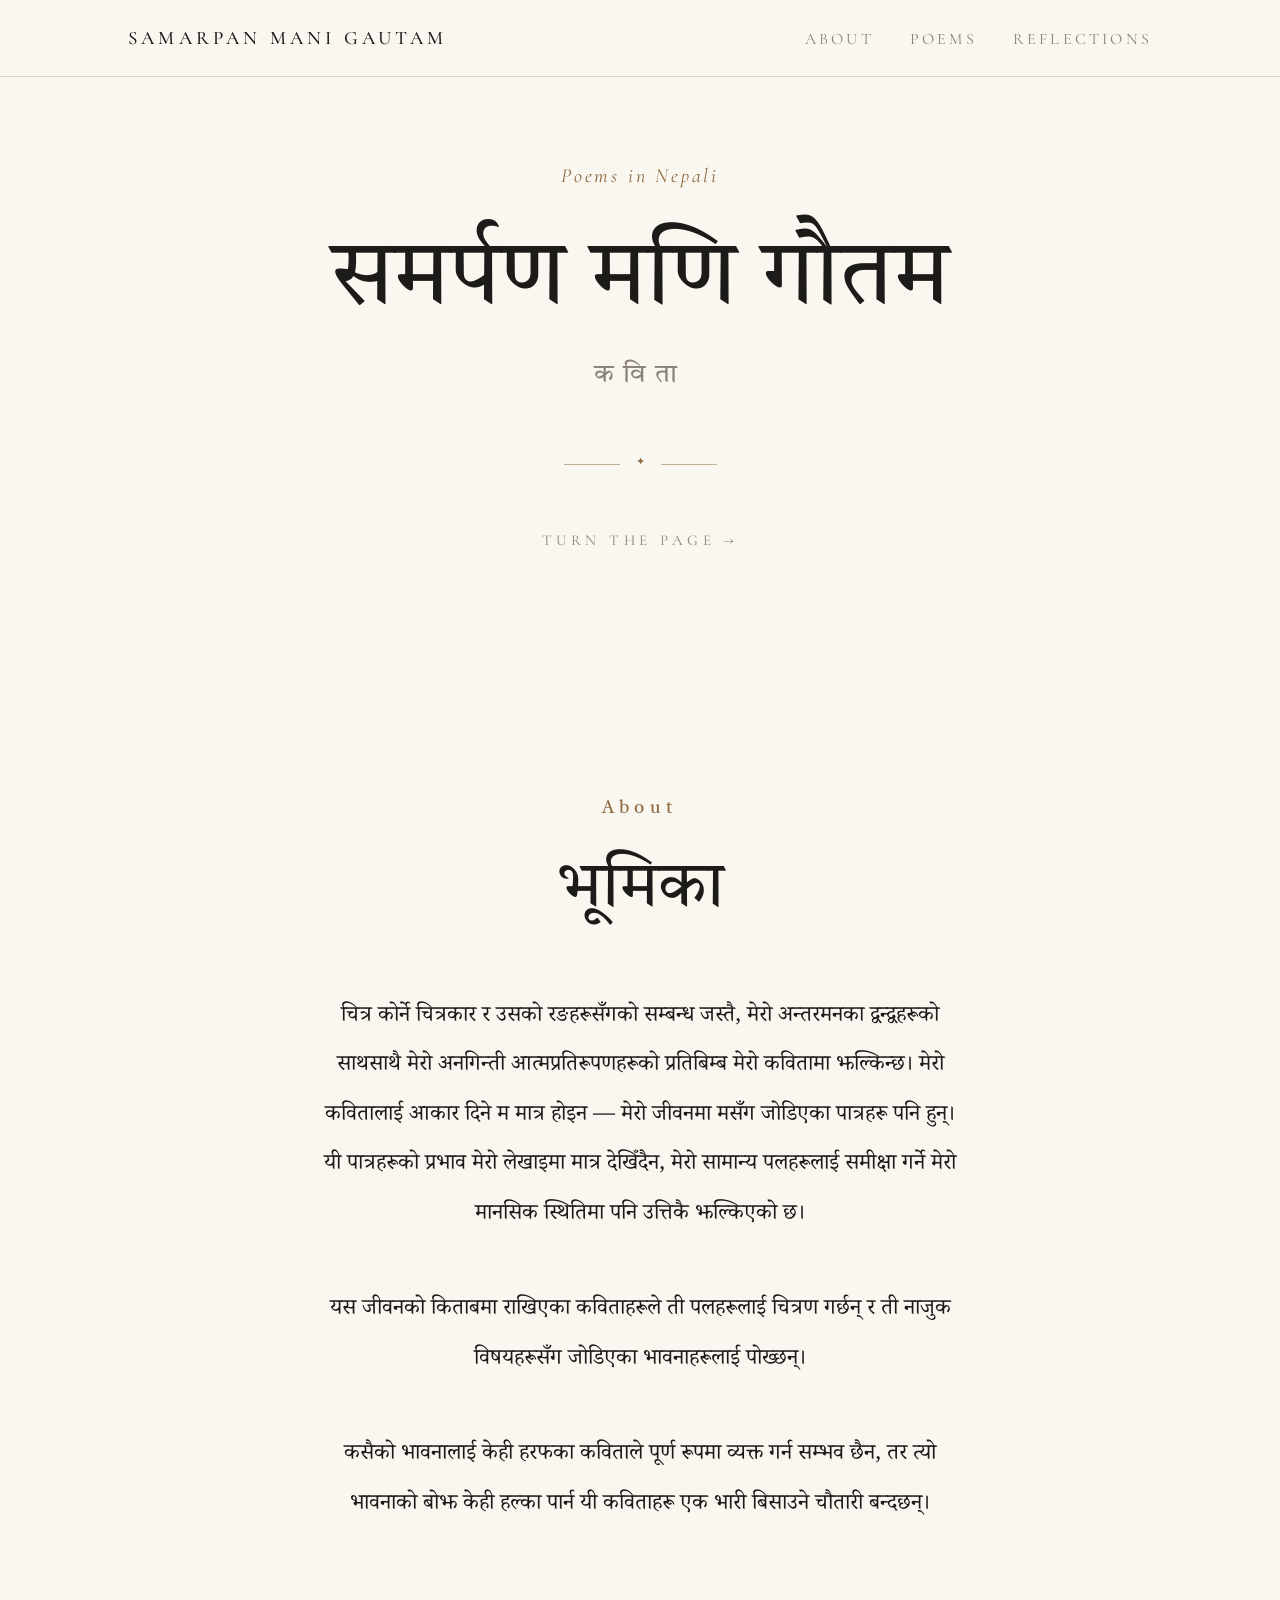
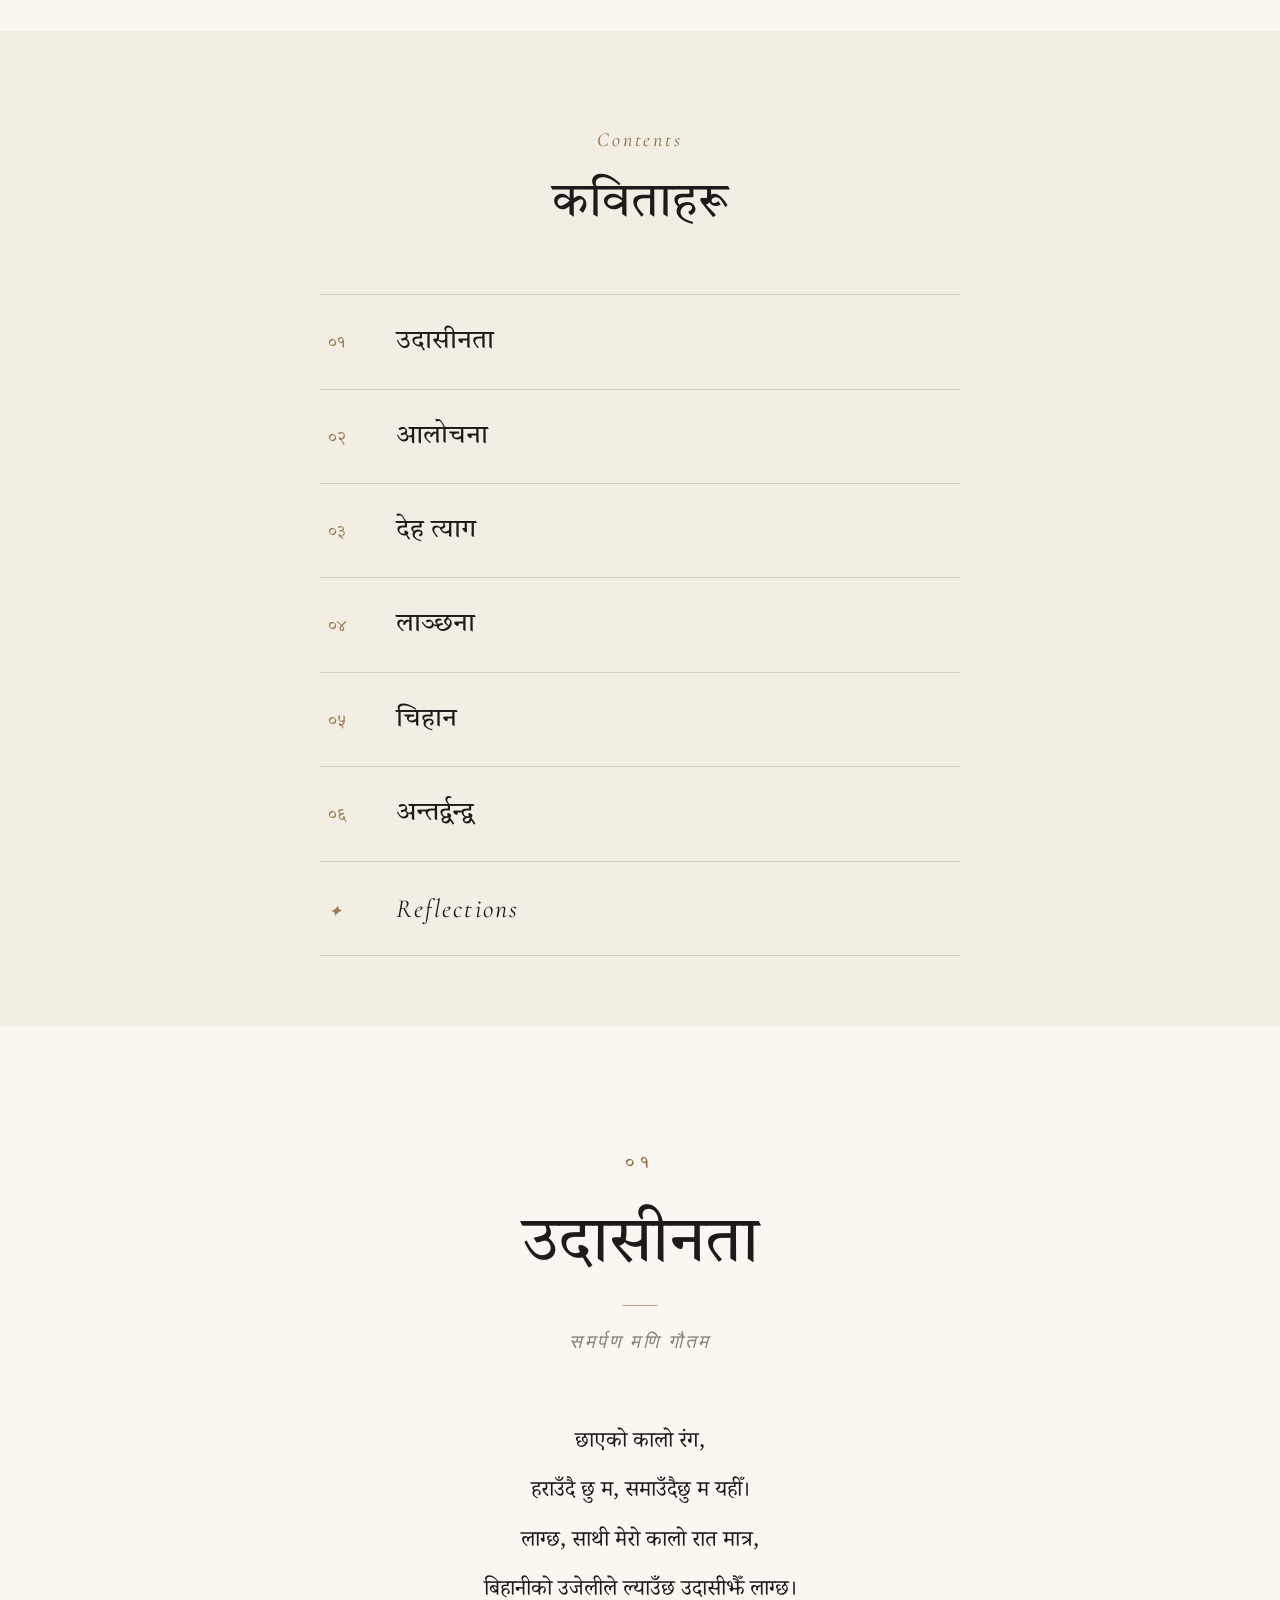
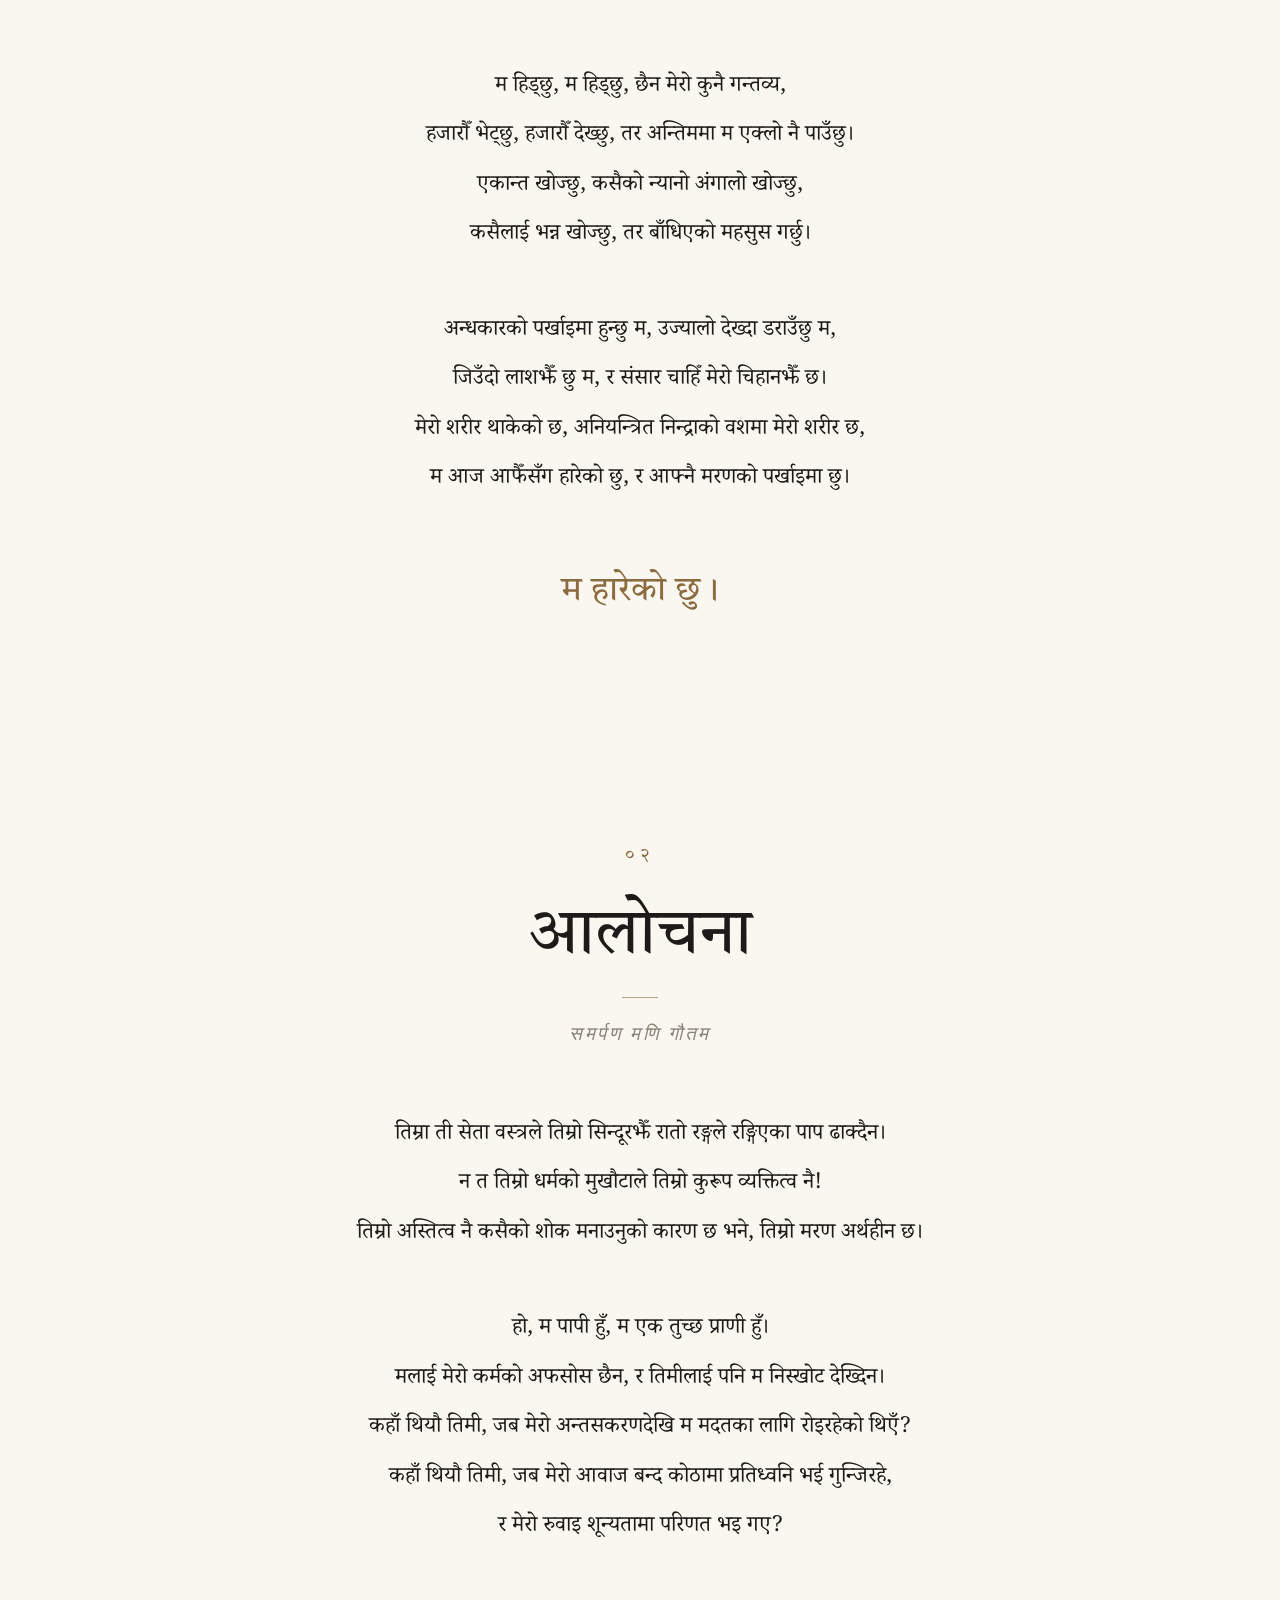
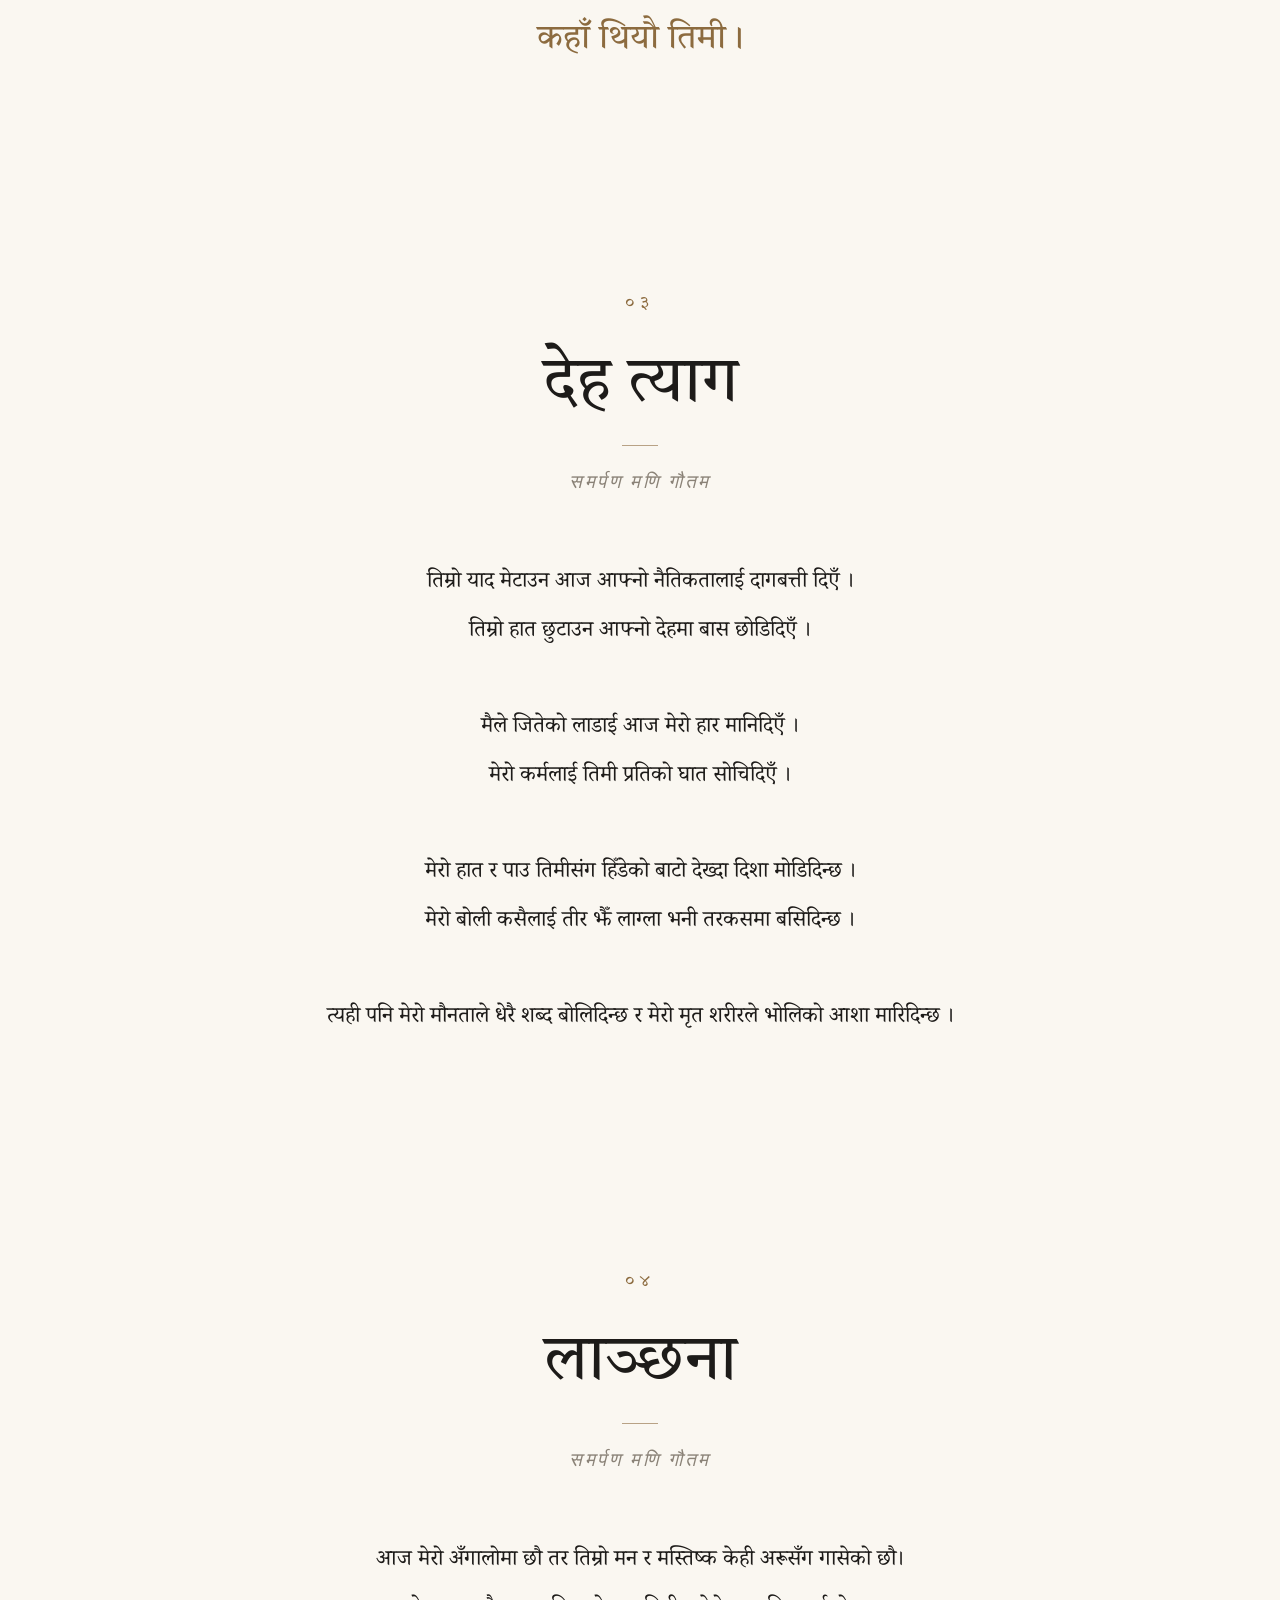
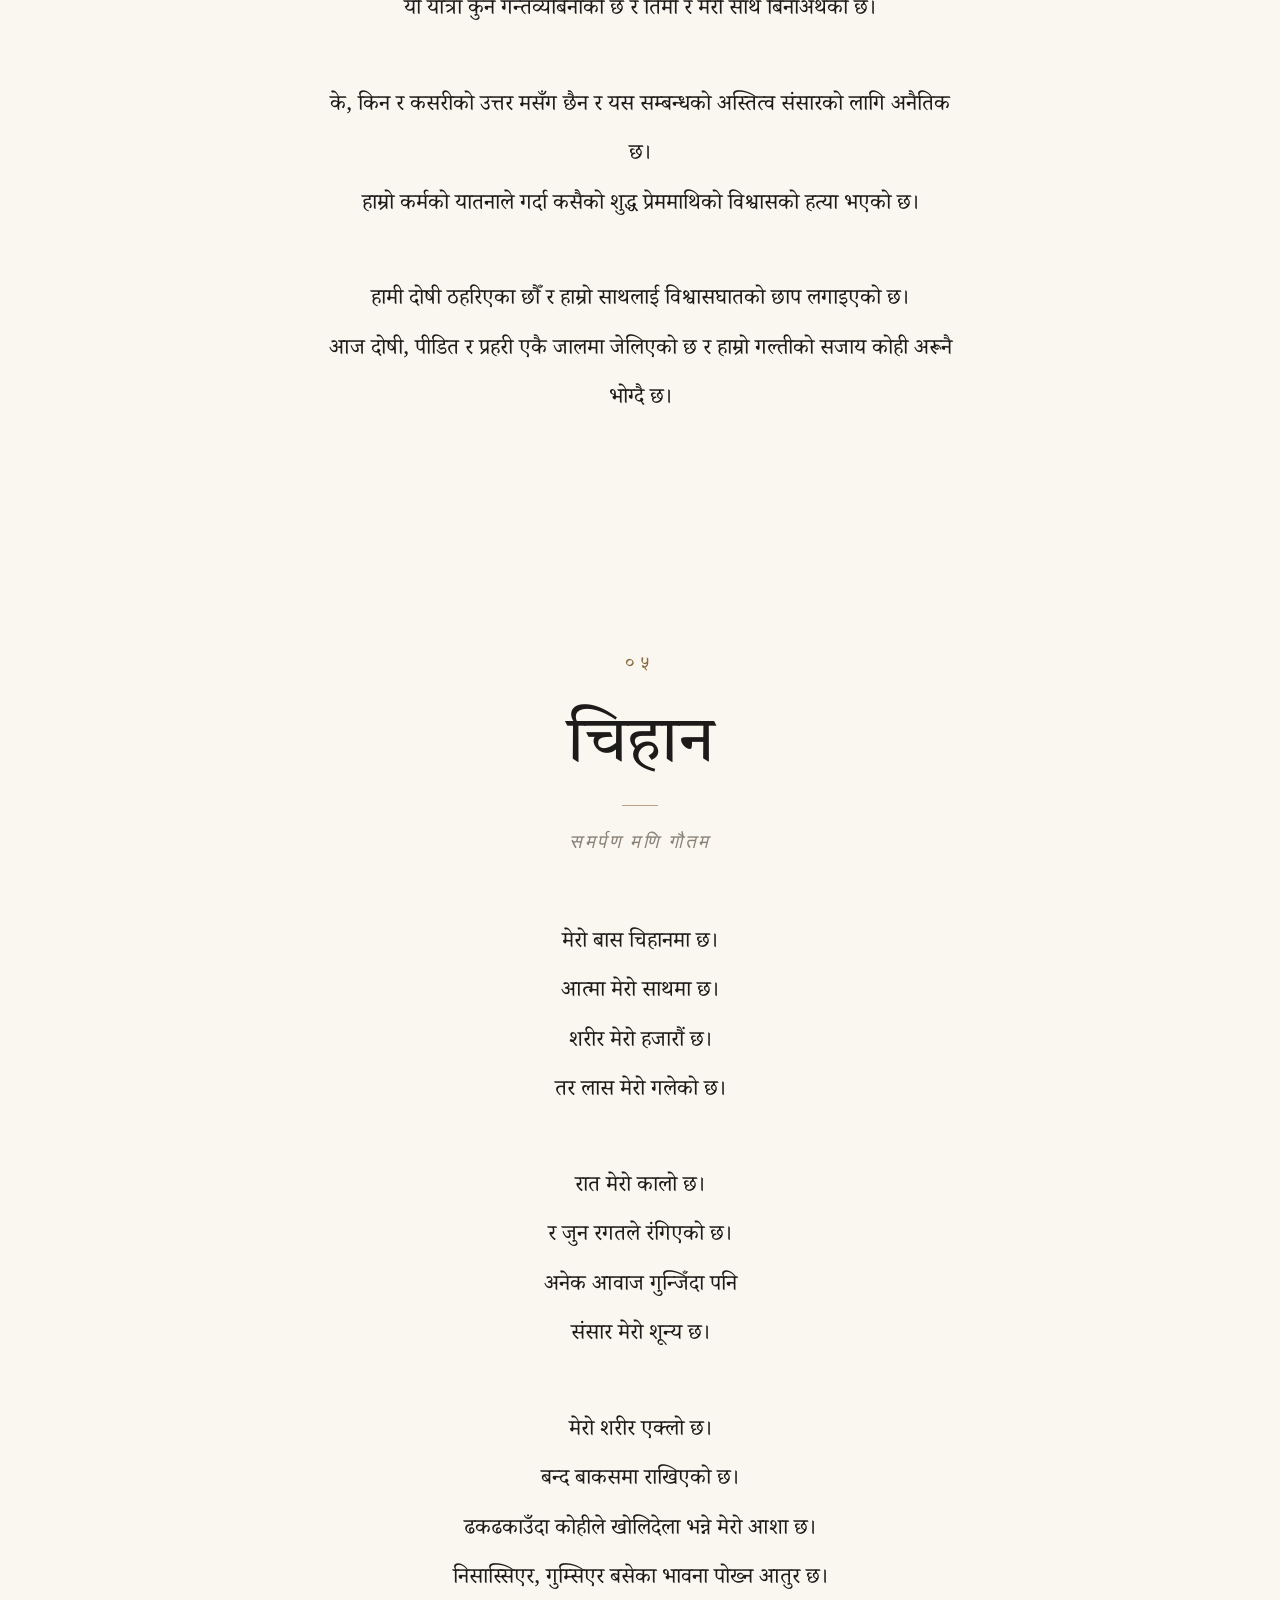
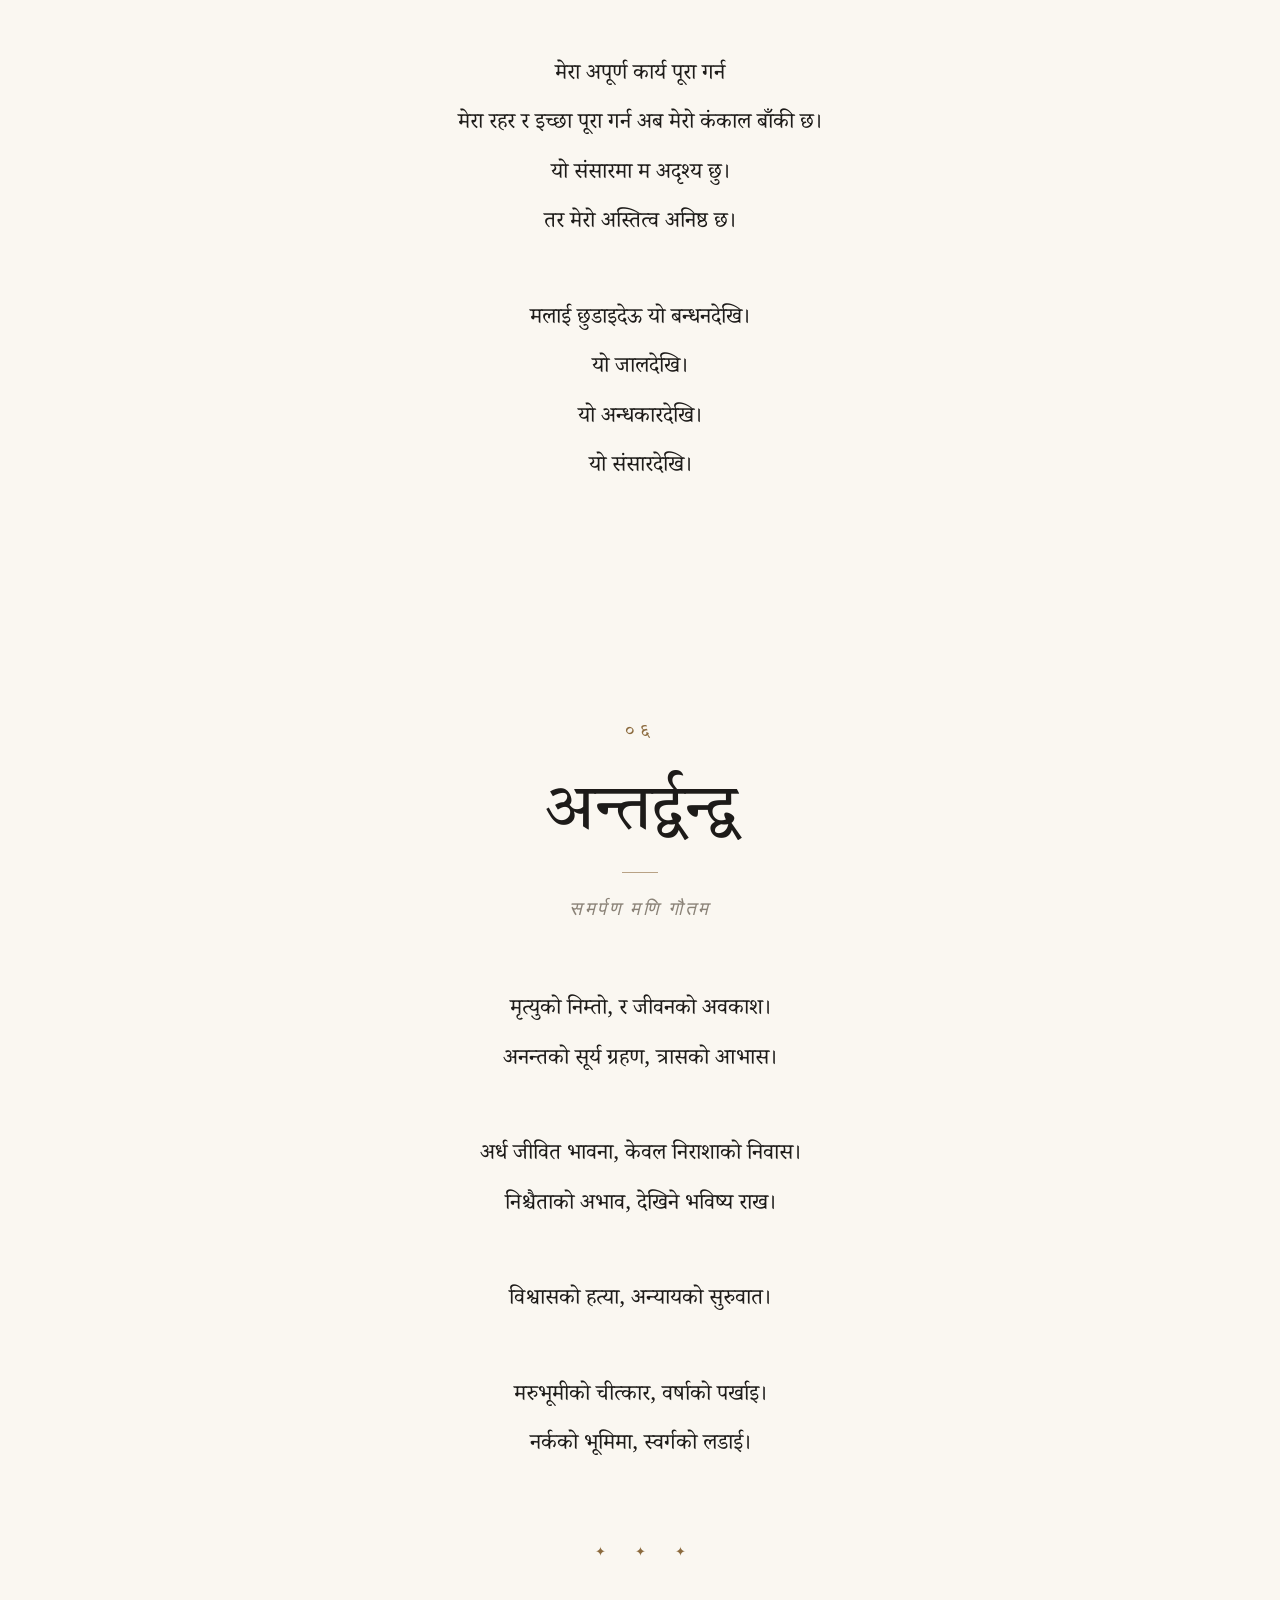
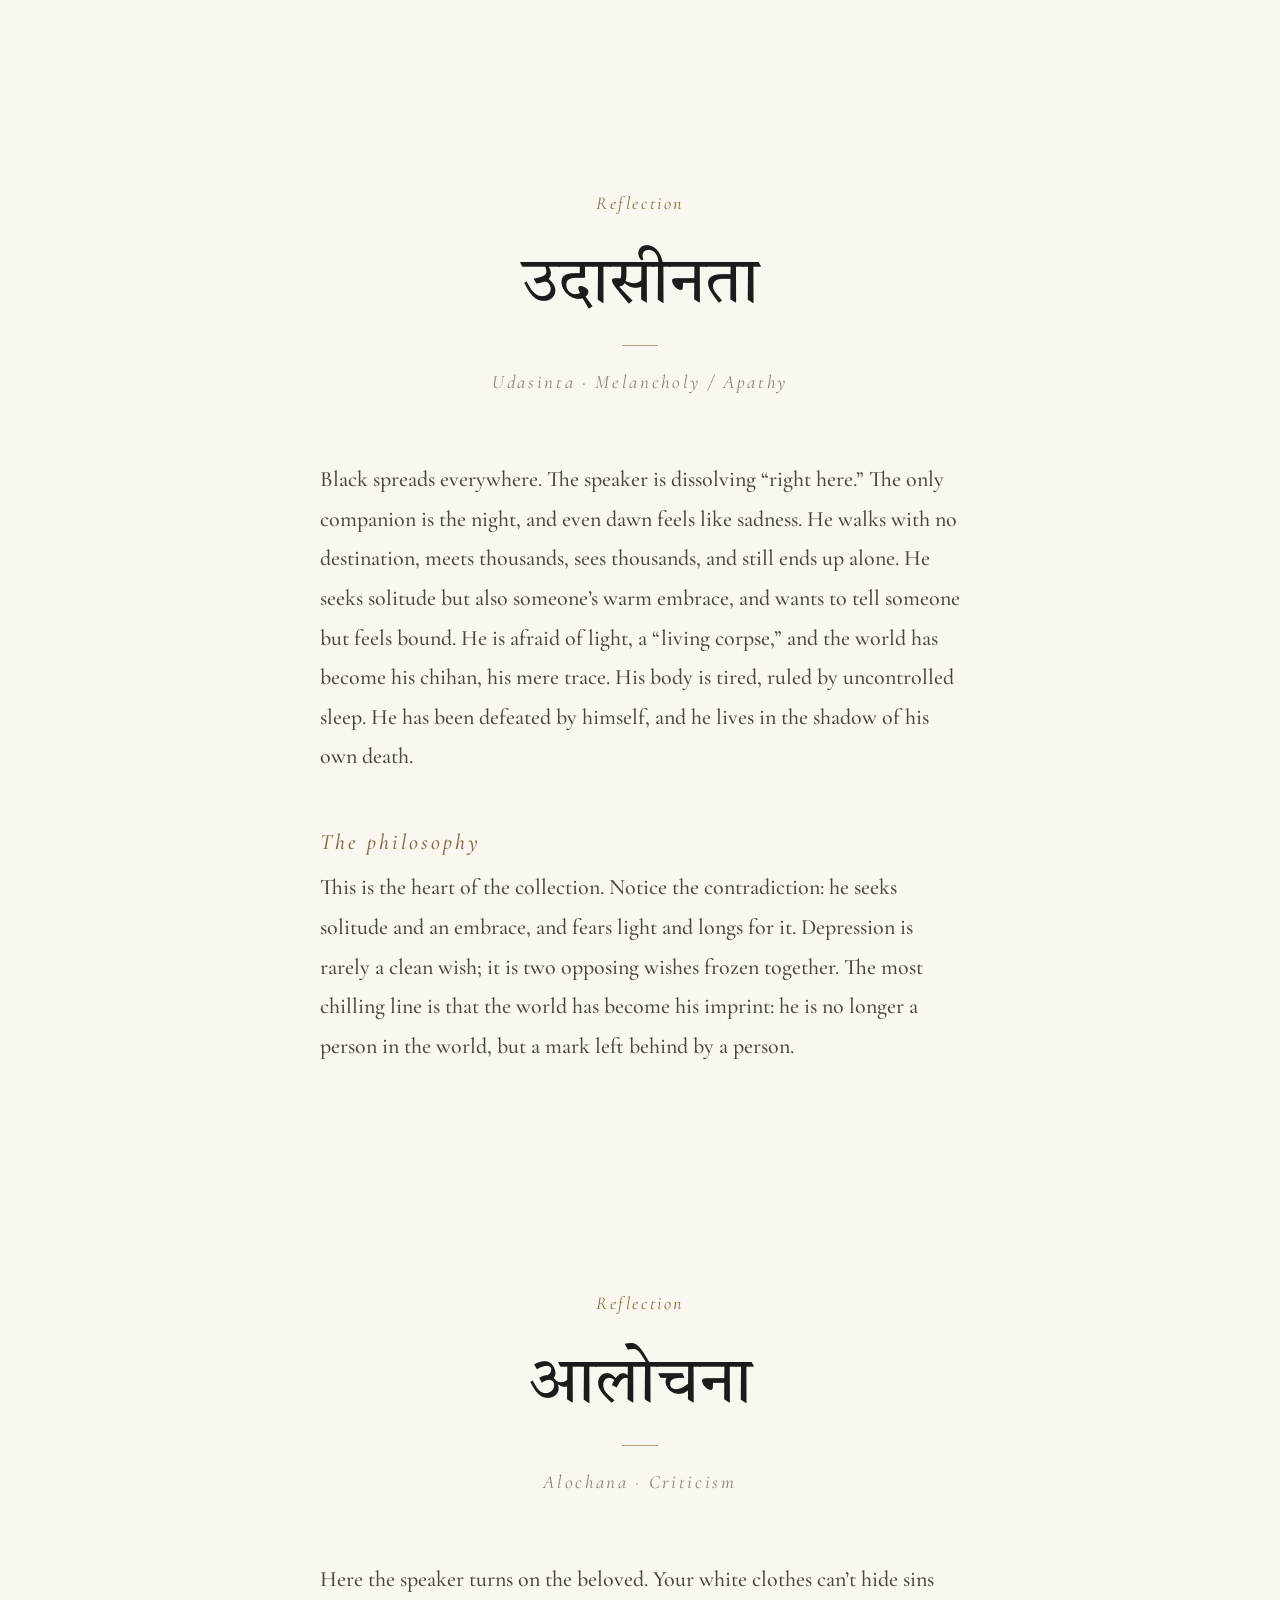
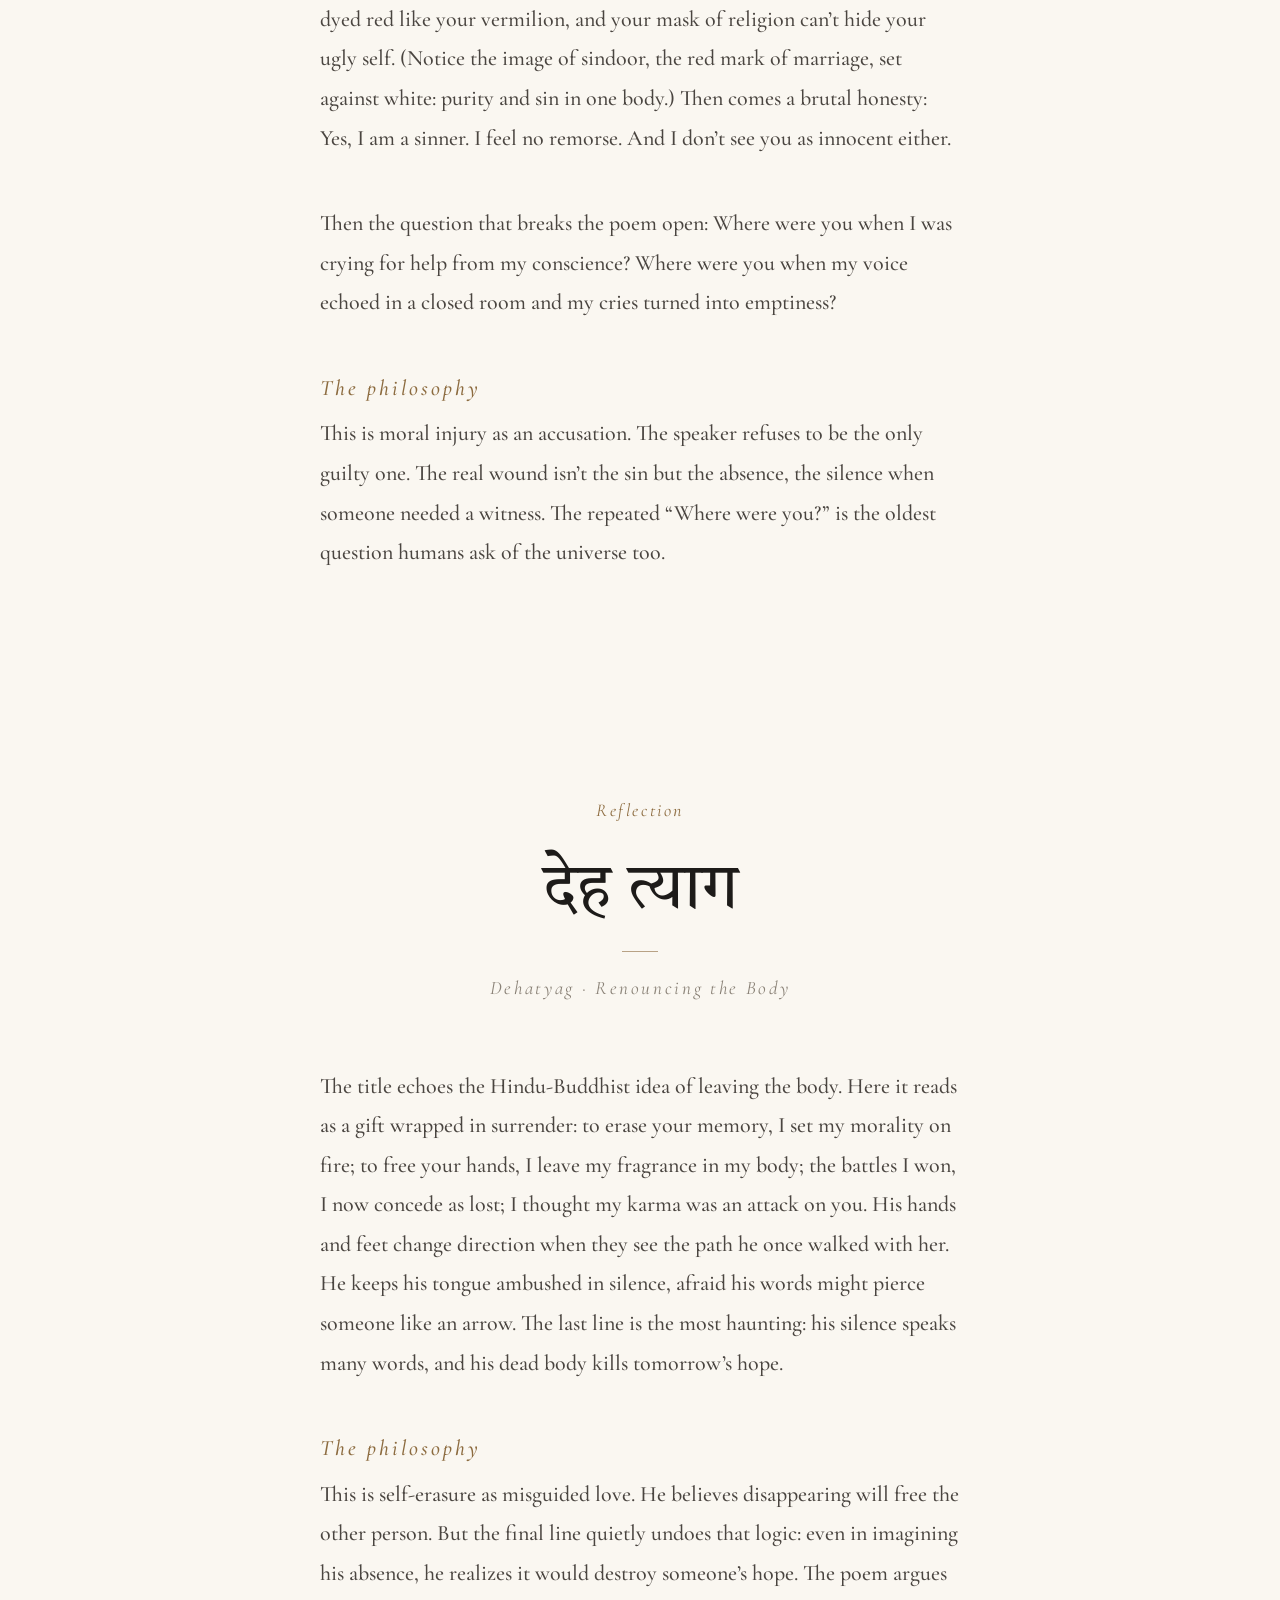
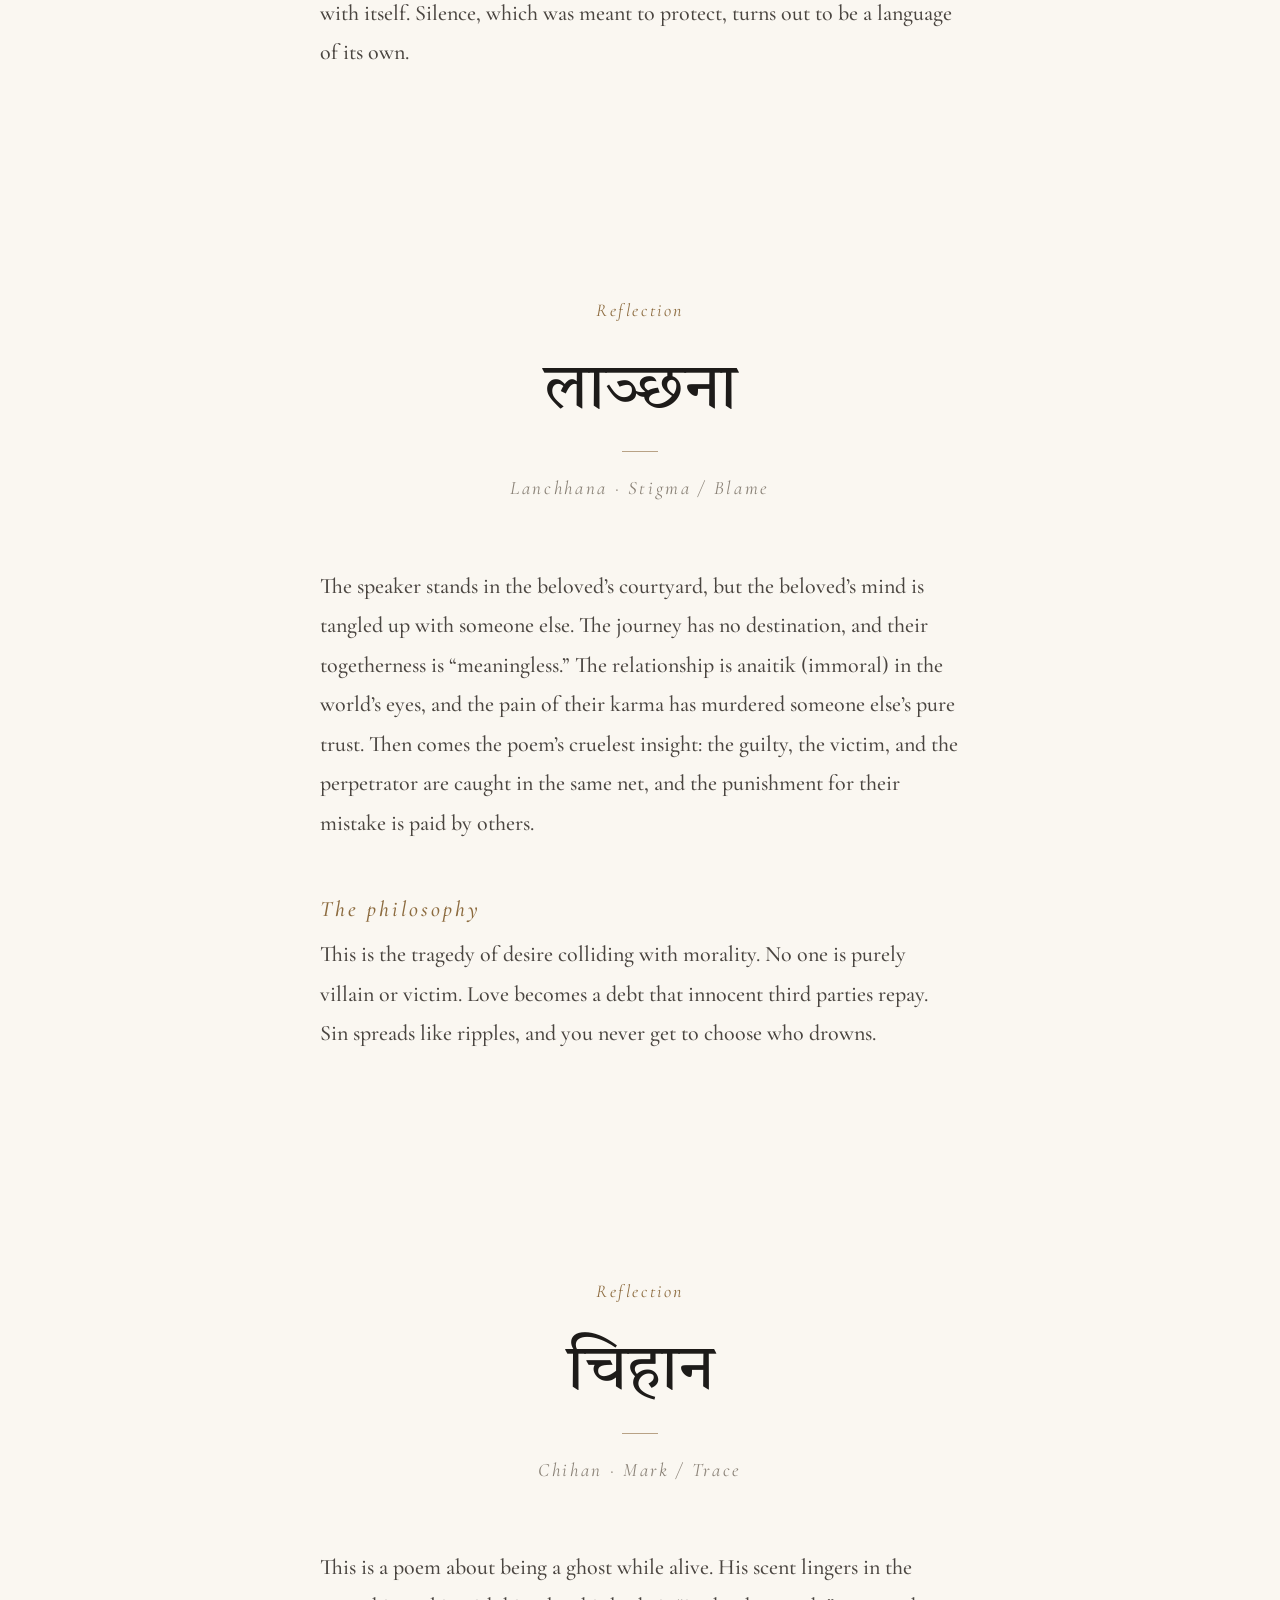
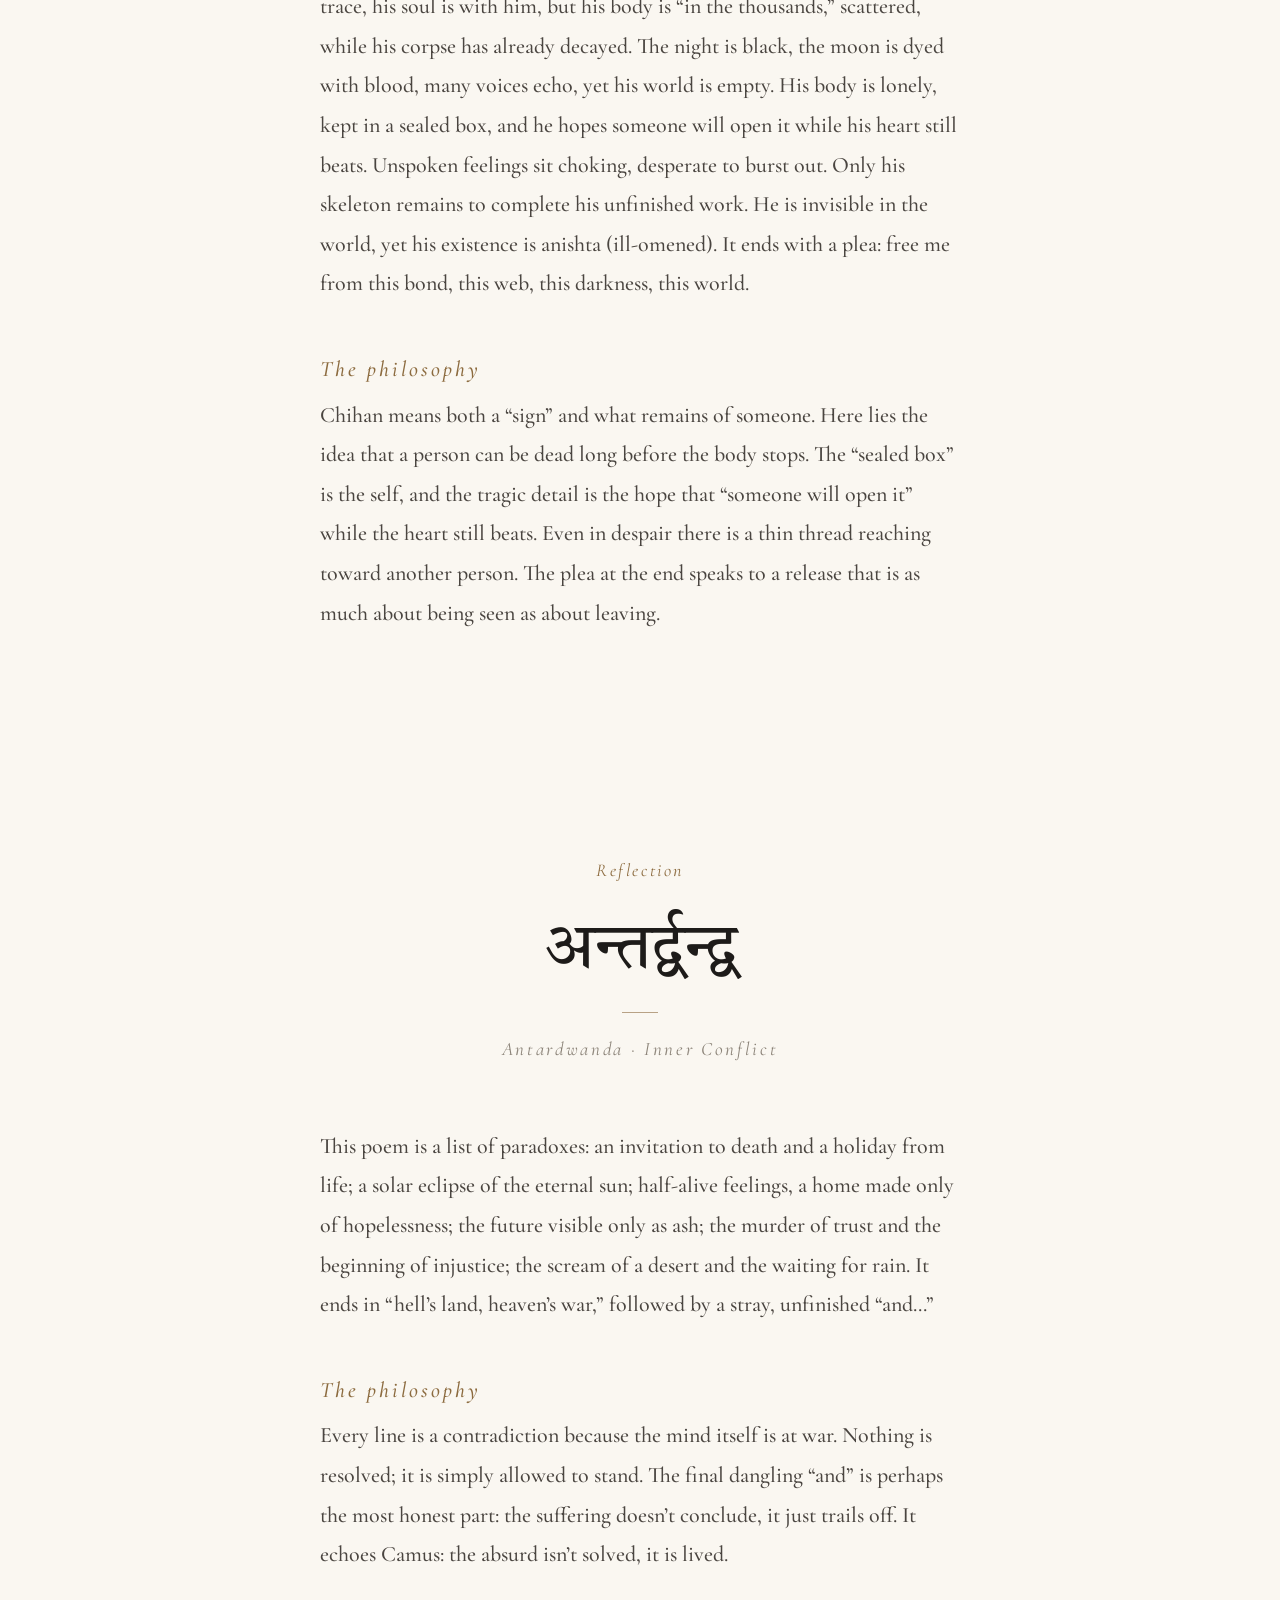
==== index.html @ f3c6d7a4 "Update index.html" ====
<!DOCTYPE html>
<html lang="ne">
<head>
<meta charset="UTF-8">
<meta name="viewport" content="width=device-width, initial-scale=1.0">
<title>समर्पण मणि गौतम — कविता</title>
<meta name="description" content="Poems in Nepali by Samarpan Mani Gautam.">
<link rel="preconnect" href="https://fonts.googleapis.com">
<link rel="preconnect" href="https://fonts.gstatic.com" crossorigin>
<link href="https://fonts.googleapis.com/css2?family=Tiro+Devanagari+Hindi&family=Cormorant+Garamond:ital,wght@0,500;1,400;1,500&family=Noto+Serif+Devanagari:wght@400;500&display=swap" rel="stylesheet">
<link rel="stylesheet" href="css/style.css?v=2">
</head>
<body>

<header class="nav" id="top">
  <div class="nav-inner">
    <a href="#cover" class="nav-name">Samarpan Mani Gautam</a>
    <nav class="nav-links">
      <a href="#about">About</a>
      <a href="#poems">Poems</a>
      <a href="#reflections">Reflections</a>
    </nav>
  </div>
</header>

<main>

  <!-- ============ COVER ============ -->
  <section class="hero cover" id="cover">
    <div class="hero-inner">
      <p class="eyebrow">Poems in Nepali</p>
      <h1 class="hero-title">समर्पण मणि गौतम</h1>
      <p class="hero-sub">कविता</p>
      <div class="ornament" aria-hidden="true">✦</div>
      <a href="#about" class="scroll-cue">Turn the page →</a>
    </div>
  </section>

  <!-- ============ FOREWORD ============ -->
  <article class="poem foreword" id="about">
    <span class="poem-num" aria-hidden="true">About</span>
    <div class="poem-head reveal">
      <h3 class="poem-title">भूमिका</h3>
    </div>
    <div class="poem-body">
      <p class="reveal">चित्र कोर्ने चित्रकार र उसको रङहरूसँगको सम्बन्ध जस्तै, मेरो अन्तरमनका द्वन्द्वहरूको साथसाथै मेरो अनगिन्ती आत्मप्रतिरूपणहरूको प्रतिबिम्ब मेरो कवितामा झल्किन्छ। मेरो कवितालाई आकार दिने म मात्र होइन — मेरो जीवनमा मसँग जोडिएका पात्रहरू पनि हुन्। यी पात्रहरूको प्रभाव मेरो लेखाइमा मात्र देखिँदैन, मेरो सामान्य पलहरूलाई समीक्षा गर्ने मेरो मानसिक स्थितिमा पनि उत्तिकै झल्किएको छ।</p>
      <p class="reveal">यस जीवनको किताबमा राखिएका कविताहरूले ती पलहरूलाई चित्रण गर्छन् र ती नाजुक विषयहरूसँग जोडिएका भावनाहरूलाई पोख्छन्।</p>
      <p class="reveal">कसैको भावनालाई केही हरफका कविताले पूर्ण रूपमा व्यक्त गर्न सम्भव छैन, तर त्यो भावनाको बोझ केही हल्का पार्न यी कविताहरू एक भारी बिसाउने चौतारी बन्दछन्।</p>
    </div>
  </article>

  <!-- ============ CONTENTS ============ -->
  <section class="section" id="poems">
    <div class="section-inner">
      <div class="section-head">
        <p class="eyebrow">Contents</p>
        <h2 class="section-title">कविताहरू</h2>
      </div>

      <ol class="poem-index">
        <li><a href="#udasinata"><span class="idx">०१</span>उदासीनता</a></li>
        <li><a href="#alochana"><span class="idx">०२</span>आलोचना</a></li>
        <li><a href="#deha-tyag"><span class="idx">०३</span>देह त्याग</a></li>
        <li><a href="#lanchhana"><span class="idx">०४</span>लाञ्छना</a></li>
        <li><a href="#chihan"><span class="idx">०५</span>चिहान</a></li>
        <li><a href="#antardwandwa"><span class="idx">०६</span>अन्तर्द्वन्द्व</a></li>
        <li class="extra"><a href="#reflections"><span class="idx">✦</span>Reflections</a></li>
      </ol>
    </div>
  </section>

  <!-- ============ POEMS ============ -->
  <article class="poem" id="udasinata">
    <span class="poem-num" aria-hidden="true">०१</span>
    <div class="poem-head reveal">
      <h3 class="poem-title">उदासीनता</h3>
      <p class="poem-byline">समर्पण मणि गौतम</p>
    </div>
    <div class="poem-body">
      <p class="reveal">छाएको कालो रंग,<br>हराउँदै छु म, समाउँदैछु म यहीँ।<br>लाग्छ, साथी मेरो कालो रात मात्र,<br>बिहानीको उजेलीले ल्याउँछ उदासीझैँ लाग्छ।</p>
      <p class="reveal">म हिड्छु, म हिड्छु, छैन मेरो कुनै गन्तव्य,<br>हजारौँ भेट्छु, हजारौँ देख्छु, तर अन्तिममा म एक्लो नै पाउँछु।<br>एकान्त खोज्छु, कसैको न्यानो अंगालो खोज्छु,<br>कसैलाई भन्न खोज्छु, तर बाँधिएको महसुस गर्छु।</p>
      <p class="reveal">अन्धकारको पर्खाइमा हुन्छु म, उज्यालो देख्दा डराउँछु म,<br>जिउँदो लाशझैँ छु म, र संसार चाहिँ मेरो चिहानझैँ छ।<br>मेरो शरीर थाकेको छ, अनियन्त्रित निन्द्राको वशमा मेरो शरीर छ,<br>म आज आफैँसँग हारेको छु, र आफ्नै मरणको पर्खाइमा छु।</p>
      <p class="reveal alone">म हारेको छु।</p>
    </div>
  </article>

  <article class="poem" id="alochana">
    <span class="poem-num" aria-hidden="true">०२</span>
    <div class="poem-head reveal">
      <h3 class="poem-title">आलोचना</h3>
      <p class="poem-byline">समर्पण मणि गौतम</p>
    </div>
    <div class="poem-body">
      <p class="reveal">तिम्रा ती सेता वस्त्रले तिम्रो सिन्दूरझैँ रातो रङ्गले रङ्गिएका पाप ढाक्दैन।<br>न त तिम्रो धर्मको मुखौटाले तिम्रो कुरूप व्यक्तित्व नै!<br>तिम्रो अस्तित्व नै कसैको शोक मनाउनुको कारण छ भने, तिम्रो मरण अर्थहीन छ।</p>
      <p class="reveal">हो, म पापी हुँ, म एक तुच्छ प्राणी हुँ।<br>मलाई मेरो कर्मको अफसोस छैन, र तिमीलाई पनि म निस्खोट देख्दिन।<br>कहाँ थियौ तिमी, जब मेरो अन्तसकरणदेखि म मदतका लागि रोइरहेको थिएँ?<br>कहाँ थियौ तिमी, जब मेरो आवाज बन्द कोठामा प्रतिध्वनि भई गुन्जिरहे,<br>र मेरो रुवाइ शून्यतामा परिणत भइ गए?</p>
      <p class="reveal alone">कहाँ थियौ तिमी।</p>
    </div>
  </article>

  <article class="poem" id="deha-tyag">
    <span class="poem-num" aria-hidden="true">०३</span>
    <div class="poem-head reveal">
      <h3 class="poem-title">देह त्याग</h3>
      <p class="poem-byline">समर्पण मणि गौतम</p>
    </div>
    <div class="poem-body">
      <p class="reveal">तिम्रो याद मेटाउन आज आफ्नो नैतिकतालाई दागबत्ती दिएँ ।<br>तिम्रो हात छुटाउन आफ्नो देहमा बास छोडिदिएँ ।</p>
      <p class="reveal">मैले जितेको लाडाई आज मेरो हार मानिदिएँ ।<br>मेरो कर्मलाई तिमी प्रतिको घात सोचिदिएँ ।</p>
      <p class="reveal">मेरो हात र पाउ तिमीसंग हिँडेको बाटो देख्दा दिशा मोडिदिन्छ ।<br>मेरो बोली कसैलाई तीर झैँ लाग्ला भनी तरकसमा बसिदिन्छ ।</p>
      <p class="reveal">त्यही पनि मेरो मौनताले धेरै शब्द बोलिदिन्छ र मेरो मृत शरीरले भोलिको आशा मारिदिन्छ ।</p>
    </div>
  </article>

  <article class="poem" id="lanchhana">
    <span class="poem-num" aria-hidden="true">०४</span>
    <div class="poem-head reveal">
      <h3 class="poem-title">लाञ्छना</h3>
      <p class="poem-byline">समर्पण मणि गौतम</p>
    </div>
    <div class="poem-body">
      <p class="reveal">आज मेरो अँगालोमा छौ तर तिम्रो मन र मस्तिष्क केही अरूसँग गासेको छौ।<br>यो यात्रा कुनै गन्तव्यबिनाको छ र तिमी र मेरो साथ बिनाअर्थको छ।</p>
      <p class="reveal">के, किन र कसरीको उत्तर मसँग छैन र यस सम्बन्धको अस्तित्व संसारको लागि अनैतिक छ।<br>हाम्रो कर्मको यातनाले गर्दा कसैको शुद्ध प्रेममाथिको विश्वासको हत्या भएको छ।</p>
      <p class="reveal">हामी दोषी ठहरिएका छौँ र हाम्रो साथलाई विश्वासघातको छाप लगाइएको छ।<br>आज दोषी, पीडित र प्रहरी एकै जालमा जेलिएको छ र हाम्रो गल्तीको सजाय कोही अरूनै भोग्दै छ।</p>
    </div>
  </article>

  <article class="poem" id="chihan">
    <span class="poem-num" aria-hidden="true">०५</span>
    <div class="poem-head reveal">
      <h3 class="poem-title">चिहान</h3>
      <p class="poem-byline">समर्पण मणि गौतम</p>
    </div>
    <div class="poem-body">
      <p class="reveal">मेरो बास चिहानमा छ।<br>आत्मा मेरो साथमा छ।<br>शरीर मेरो हजारौं छ।<br>तर लास मेरो गलेको छ।</p>
      <p class="reveal">रात मेरो कालो छ।<br>र जुन रगतले रंगिएको छ।<br>अनेक आवाज गुन्जिँदा पनि<br>संसार मेरो शून्य छ।</p>
      <p class="reveal">मेरो शरीर एक्लो छ।<br>बन्द बाकसमा राखिएको छ।<br>ढकढकाउँदा कोहीले खोलिदेला भन्ने मेरो आशा छ।<br>निसास्सिएर, गुम्सिएर बसेका भावना पोख्न आतुर छ।</p>
      <p class="reveal">मेरा अपूर्ण कार्य पूरा गर्न<br>मेरा रहर र इच्छा पूरा गर्न अब मेरो कंकाल बाँकी छ।<br>यो संसारमा म अदृश्य छु।<br>तर मेरो अस्तित्व अनिष्ठ छ।</p>
      <p class="reveal">मलाई छुडाइदेऊ यो बन्धनदेखि।<br>यो जालदेखि।<br>यो अन्धकारदेखि।<br>यो संसारदेखि।</p>
    </div>
  </article>

  <article class="poem" id="antardwandwa">
    <span class="poem-num" aria-hidden="true">०६</span>
    <div class="poem-head reveal">
      <h3 class="poem-title">अन्तर्द्वन्द्व</h3>
      <p class="poem-byline">समर्पण मणि गौतम</p>
    </div>
    <div class="poem-body">
      <p class="reveal">मृत्युको निम्तो, र जीवनको अवकाश।<br>अनन्तको सूर्य ग्रहण, त्रासको आभास।</p>
      <p class="reveal">अर्ध जीवित भावना, केवल निराशाको निवास।<br>निश्चैताको अभाव, देखिने भविष्य राख।</p>
      <p class="reveal">विश्वासको हत्या, अन्यायको सुरुवात।</p>
      <p class="reveal">मरुभूमीको चीत्कार, वर्षाको पर्खाइ।<br>नर्कको भूमिमा, स्वर्गको लडाई।</p>
    </div>
    <div class="poem-end" aria-hidden="true">✦ ✦ ✦</div>
  </article>

  <!-- ============ REFLECTIONS ============ -->
  <article class="poem reflection" id="reflections">
    <span class="poem-num" aria-hidden="true">Reflection</span>
    <div class="poem-head reveal">
      <h3 class="poem-title">उदासीनता</h3>
      <p class="poem-byline">Udasinta · Melancholy / Apathy</p>
    </div>
    <div class="poem-body">
      <p class="reveal">Black spreads everywhere. The speaker is dissolving “right here.” The only companion is the night, and even dawn feels like sadness. He walks with no destination, meets thousands, sees thousands, and still ends up alone. He seeks solitude but also someone’s warm embrace, and wants to tell someone but feels bound. He is afraid of light, a “living corpse,” and the world has become his chihan, his mere trace. His body is tired, ruled by uncontrolled sleep. He has been defeated by himself, and he lives in the shadow of his own death.</p>
      <p class="reveal philosophy"><span class="label">The philosophy</span>This is the heart of the collection. Notice the contradiction: he seeks solitude and an embrace, and fears light and longs for it. Depression is rarely a clean wish; it is two opposing wishes frozen together. The most chilling line is that the world has become his imprint: he is no longer a person in the world, but a mark left behind by a person.</p>
    </div>
  </article>

  <article class="poem reflection" id="r-alochana">
    <span class="poem-num" aria-hidden="true">Reflection</span>
    <div class="poem-head reveal">
      <h3 class="poem-title">आलोचना</h3>
      <p class="poem-byline">Alochana · Criticism</p>
    </div>
    <div class="poem-body">
      <p class="reveal">Here the speaker turns on the beloved. Your white clothes can’t hide sins dyed red like your vermilion, and your mask of religion can’t hide your ugly self. (Notice the image of sindoor, the red mark of marriage, set against white: purity and sin in one body.) Then comes a brutal honesty: Yes, I am a sinner. I feel no remorse. And I don’t see you as innocent either.</p>
      <p class="reveal">Then the question that breaks the poem open: Where were you when I was crying for help from my conscience? Where were you when my voice echoed in a closed room and my cries turned into emptiness?</p>
      <p class="reveal philosophy"><span class="label">The philosophy</span>This is moral injury as an accusation. The speaker refuses to be the only guilty one. The real wound isn’t the sin but the absence, the silence when someone needed a witness. The repeated “Where were you?” is the oldest question humans ask of the universe too.</p>
    </div>
  </article>

  <article class="poem reflection" id="r-deha-tyag">
    <span class="poem-num" aria-hidden="true">Reflection</span>
    <div class="poem-head reveal">
      <h3 class="poem-title">देह त्याग</h3>
      <p class="poem-byline">Dehatyag · Renouncing the Body</p>
    </div>
    <div class="poem-body">
      <p class="reveal">The title echoes the Hindu-Buddhist idea of leaving the body. Here it reads as a gift wrapped in surrender: to erase your memory, I set my morality on fire; to free your hands, I leave my fragrance in my body; the battles I won, I now concede as lost; I thought my karma was an attack on you. His hands and feet change direction when they see the path he once walked with her. He keeps his tongue ambushed in silence, afraid his words might pierce someone like an arrow. The last line is the most haunting: his silence speaks many words, and his dead body kills tomorrow’s hope.</p>
      <p class="reveal philosophy"><span class="label">The philosophy</span>This is self-erasure as misguided love. He believes disappearing will free the other person. But the final line quietly undoes that logic: even in imagining his absence, he realizes it would destroy someone’s hope. The poem argues with itself. Silence, which was meant to protect, turns out to be a language of its own.</p>
    </div>
  </article>

  <article class="poem reflection" id="r-lanchhana">
    <span class="poem-num" aria-hidden="true">Reflection</span>
    <div class="poem-head reveal">
      <h3 class="poem-title">लाञ्छना</h3>
      <p class="poem-byline">Lanchhana · Stigma / Blame</p>
    </div>
    <div class="poem-body">
      <p class="reveal">The speaker stands in the beloved’s courtyard, but the beloved’s mind is tangled up with someone else. The journey has no destination, and their togetherness is “meaningless.” The relationship is anaitik (immoral) in the world’s eyes, and the pain of their karma has murdered someone else’s pure trust. Then comes the poem’s cruelest insight: the guilty, the victim, and the perpetrator are caught in the same net, and the punishment for their mistake is paid by others.</p>
      <p class="reveal philosophy"><span class="label">The philosophy</span>This is the tragedy of desire colliding with morality. No one is purely villain or victim. Love becomes a debt that innocent third parties repay. Sin spreads like ripples, and you never get to choose who drowns.</p>
    </div>
  </article>

  <article class="poem reflection" id="r-chihan">
    <span class="poem-num" aria-hidden="true">Reflection</span>
    <div class="poem-head reveal">
      <h3 class="poem-title">चिहान</h3>
      <p class="poem-byline">Chihan · Mark / Trace</p>
    </div>
    <div class="poem-body">
      <p class="reveal">This is a poem about being a ghost while alive. His scent lingers in the trace, his soul is with him, but his body is “in the thousands,” scattered, while his corpse has already decayed. The night is black, the moon is dyed with blood, many voices echo, yet his world is empty. His body is lonely, kept in a sealed box, and he hopes someone will open it while his heart still beats. Unspoken feelings sit choking, desperate to burst out. Only his skeleton remains to complete his unfinished work. He is invisible in the world, yet his existence is anishta (ill-omened). It ends with a plea: free me from this bond, this web, this darkness, this world.</p>
      <p class="reveal philosophy"><span class="label">The philosophy</span>Chihan means both a “sign” and what remains of someone. Here lies the idea that a person can be dead long before the body stops. The “sealed box” is the self, and the tragic detail is the hope that “someone will open it” while the heart still beats. Even in despair there is a thin thread reaching toward another person. The plea at the end speaks to a release that is as much about being seen as about leaving.</p>
    </div>
  </article>

  <article class="poem reflection" id="r-antardwandwa">
    <span class="poem-num" aria-hidden="true">Reflection</span>
    <div class="poem-head reveal">
      <h3 class="poem-title">अन्तर्द्वन्द्व</h3>
      <p class="poem-byline">Antardwanda · Inner Conflict</p>
    </div>
    <div class="poem-body">
      <p class="reveal">This poem is a list of paradoxes: an invitation to death and a holiday from life; a solar eclipse of the eternal sun; half-alive feelings, a home made only of hopelessness; the future visible only as ash; the murder of trust and the beginning of injustice; the scream of a desert and the waiting for rain. It ends in “hell’s land, heaven’s war,” followed by a stray, unfinished “and...”</p>
      <p class="reveal philosophy"><span class="label">The philosophy</span>Every line is a contradiction because the mind itself is at war. Nothing is resolved; it is simply allowed to stand. The final dangling “and” is perhaps the most honest part: the suffering doesn’t conclude, it just trails off. It echoes Camus: the absurd isn’t solved, it is lived.</p>
    </div>
    <div class="poem-end" aria-hidden="true">✦ ✦ ✦</div>
  </article>

  <!-- ============ PAGE TURNER (shown when JS builds the book) ============ -->
  <nav class="pager" aria-label="Turn pages">
    <button type="button" class="pager-btn" id="prev" aria-label="Previous page">← <span>Prev</span></button>
    <span class="pager-count" id="count" aria-live="polite"></span>
    <button type="button" class="pager-btn" id="next" aria-label="Next page"><span>Next</span> →</button>
  </nav>

</main>

<footer class="footer">
  <div class="footer-inner">
    <p class="footer-copy">© <span id="year"></span> समर्पण मणि गौतम · Samarpan Mani Gautam</p>
    <a href="#cover" class="footer-top-link">Back to cover ↑</a>
  </div>
</footer>

<script src="js/book.js?v=2"></script>
</body>
</html>
---- css/style.css ----
:root{
  --paper:      #FAF7F1;
  --paper-2:    #F3EEE4;
  --leaf:       #FCF9F3;
  --desk:       #ECE5D8;
  --ink:        #1D1B19;
  --ink-soft:   #4A4540;
  --ink-faint:  #8A8277;
  --accent:     #8C6B3F;
  --line:       rgba(29,27,25,.14);

  --font-verse: 'Noto Serif Devanagari', 'Tiro Devanagari Hindi', serif;
  --font-title: 'Tiro Devanagari Hindi', 'Noto Serif Devanagari', serif;
  --font-latin: 'Cormorant Garamond', Georgia, serif;

  --measure: 640px;
}

*,*::before,*::after{ box-sizing:border-box; }
html{ scroll-behavior:smooth; scroll-padding-top:70px; }

body{
  margin:0;
  background:var(--paper);
  color:var(--ink);
  font-family:var(--font-verse);
  font-weight:400;
  font-size:20px;
  line-height:1.9;
  -webkit-font-smoothing:antialiased;
  text-rendering:optimizeLegibility;
  overflow-x:hidden;
}

a{ color:inherit; text-decoration:none; }
ol,ul{ list-style:none; margin:0; padding:0; }
h1,h2,h3,p{ margin:0; }
button{ font:inherit; color:inherit; }
::selection{ background:rgba(140,107,63,.22); }
:focus-visible{ outline:1px solid var(--accent); outline-offset:6px; }

/* ---------- Nav ---------- */
.nav{
  position:sticky; top:0; z-index:50;
  background:rgba(250,247,241,.88);
  backdrop-filter:blur(10px); -webkit-backdrop-filter:blur(10px);
  border-bottom:1px solid var(--line);
}
.nav-inner{
  max-width:1080px; margin:0 auto; padding:20px 28px;
  display:flex; align-items:baseline; justify-content:space-between; gap:16px;
}
.nav-name{
  font-family:var(--font-latin);
  font-weight:500; font-size:19px;
  letter-spacing:.22em; text-transform:uppercase; color:var(--ink);
}
.nav-links{
  display:flex; gap:36px;
  font-family:var(--font-latin); font-size:16px;
  letter-spacing:.2em; text-transform:uppercase; color:var(--ink-faint);
}
.nav-links a{ transition:color .3s ease; }
.nav-links a:hover{ color:var(--accent); }

/* ---------- Ornament ---------- */
.ornament{
  display:flex; align-items:center; justify-content:center; gap:16px;
  color:var(--accent); font-size:11px;
}
.ornament::before,.ornament::after{
  content:""; height:1px; width:56px; background:var(--accent); opacity:.5;
}

/* ---------- Cover ---------- */
.hero{
  display:flex; align-items:center; justify-content:center;
  text-align:center; padding:80px 28px 110px;
}
.hero-inner{ max-width:760px; }
.eyebrow{
  font-family:var(--font-latin);
  font-style:italic; font-size:20px; color:var(--accent);
  letter-spacing:.14em;
}
.hero-title{
  margin-top:26px;
  font-family:var(--font-title);
  font-size:clamp(46px, 8.5vw, 92px);
  font-weight:400; line-height:1.3;
  color:var(--ink);
}
.hero-sub{
  margin-top:10px;
  font-family:var(--font-title);
  font-size:clamp(20px, 2.6vw, 26px);
  color:var(--ink-faint); letter-spacing:.35em;
}
.hero .ornament{ margin:54px 0 48px; }
.scroll-cue{
  display:inline-block;
  font-family:var(--font-latin); font-size:15px;
  letter-spacing:.3em; text-transform:uppercase; color:var(--ink-faint);
  transition:color .3s ease;
}
.scroll-cue:hover{ color:var(--accent); }

/* ---------- Contents ---------- */
.section{ padding:90px 28px 70px; background:var(--paper-2); }
.section-inner{ max-width:var(--measure); margin:0 auto; }
.section-head{ text-align:center; margin-bottom:56px; }
.section-title{
  margin-top:12px;
  font-family:var(--font-title);
  font-size:clamp(34px, 5vw, 48px); font-weight:400; line-height:1.4;
}
.poem-index{ border-top:1px solid var(--line); }
.poem-index li{ border-bottom:1px solid var(--line); }
.poem-index a{
  display:flex; align-items:baseline; gap:28px;
  padding:22px 8px;
  font-family:var(--font-title);
  font-size:clamp(22px, 2.8vw, 26px);
  color:var(--ink);
  transition:color .3s ease, padding-left .35s ease;
}
.poem-index a:hover{ color:var(--accent); padding-left:20px; }
.idx{ font-size:17px; color:var(--accent); width:40px; flex-shrink:0; opacity:.85; }

/* ---------- Poems ---------- */
.poem{ position:relative; padding:120px 28px 100px; text-align:center; }
.poem-num{
  display:block; margin-bottom:22px;
  font-family:var(--font-title); font-size:18px;
  color:var(--accent); letter-spacing:.3em;
}
.poem-title{
  font-family:var(--font-title);
  font-size:clamp(40px, 6.5vw, 64px);
  font-weight:400; line-height:1.35;
  color:var(--ink);
}
.poem-byline{
  margin-top:16px;
  font-family:var(--font-latin); font-style:italic;
  font-size:19px; letter-spacing:.14em;
  color:var(--ink-faint);
}
.poem-byline::before{
  content:""; display:block; width:36px; height:1px;
  background:var(--accent); opacity:.6; margin:0 auto 18px;
}
.poem-body{ max-width:var(--measure); margin:60px auto 0; }
.poem-body p{
  font-family:var(--font-verse);
  font-size:clamp(19px, 2.4vw, 22px);
  line-height:2.25; color:var(--ink);
}
.poem-body p + p{ margin-top:46px; }
.poem-body p.alone{
  font-family:var(--font-title);
  font-size:clamp(26px, 3.4vw, 34px);
  color:var(--accent); line-height:1.6; margin-top:58px;
}
.poem-end{ margin-top:70px; color:var(--accent); font-size:13px; letter-spacing:1em; padding-left:1em; }

/* ---------- Footer ---------- */
.footer{ border-top:1px solid var(--line); background:var(--paper-2); }
.footer-inner{
  max-width:1080px; margin:0 auto; padding:40px 28px;
  display:flex; align-items:center; justify-content:space-between;
  gap:16px; flex-wrap:wrap;
  font-size:15px; color:var(--ink-faint);
}
.footer-top-link{
  font-family:var(--font-latin); font-size:15px;
  letter-spacing:.25em; text-transform:uppercase; transition:color .3s ease;
}
.footer-top-link:hover{ color:var(--accent); }

.pager{ display:none; }

/* =========================================================
   BOOK MODE — built by script.js. Each leaf is one page;
   turning a page flips it around the spine on the left.
   ========================================================= */
.js body{ background:var(--desk); }
.js .nav{
  position:relative; background:none; border-bottom:none;
  backdrop-filter:none; -webkit-backdrop-filter:none;
}
.js main{ display:flex; flex-direction:column; align-items:center; padding:4px 16px 0; }
.js .footer{ background:none; border-top:none; }
.js .footer-inner{ padding:10px 28px 22px; justify-content:center; font-size:13px; }
.js .footer-top-link{ display:none; }

.js .book{
  --chrome:214px;
  position:relative;
  width:min(660px, 100%);
  height:calc(100vh - var(--chrome));
  height:calc(100svh - var(--chrome));
  min-height:380px; max-height:900px;
  perspective:2600px;
  border-radius:3px 8px 8px 3px;
  /* the stack of pages underneath */
  box-shadow:
    3px 3px 0 #F2EDE2,
    6px 6px 0 #E7E0D1,
    9px 9px 0 #DDD5C5,
    0 30px 50px -20px rgba(45,30,10,.45);
}

.js .leaf{
  position:absolute; inset:0;
  transform-style:preserve-3d;
  transform-origin:left center;
  transition:transform 1.1s cubic-bezier(.6,.05,.2,1);
  border-radius:3px 8px 8px 3px;
  will-change:transform;
}
.js .leaf.is-flipped{ transform:rotateY(-180deg); }
.js .book.no-anim .leaf,
.js .book.no-anim .front::after{ transition:none !important; }
.js .leaf.measure{ visibility:hidden; pointer-events:none; z-index:-1; transition:none; }

.js .face{
  position:absolute; inset:0;
  backface-visibility:hidden; -webkit-backface-visibility:hidden;
  background:var(--leaf);
  border-radius:inherit;
  overflow:hidden;
}
.js .face.back{
  transform:rotateY(180deg);
  background:linear-gradient(to left, #E6DFCF, var(--leaf) 40%);
}
/* gutter near the spine */
.js .face.front::before{
  content:""; position:absolute; inset:0 auto 0 0; width:30px; z-index:3;
  background:linear-gradient(to right, rgba(70,48,15,.13), transparent);
  pointer-events:none;
}
/* the page darkens a little as it lifts */
.js .face.front::after{
  content:""; position:absolute; inset:0; z-index:3; pointer-events:none;
  background:linear-gradient(to left, rgba(70,48,15,.22), transparent 70%);
  opacity:0; transition:opacity 1.1s ease;
}
.js .leaf.is-flipped .face.front::after{ opacity:1; }

.js .page-inner{
  position:absolute; inset:0;
  overflow-y:auto; overflow-x:hidden;
  display:flex; flex-direction:column;
  scrollbar-width:thin; scrollbar-color:rgba(140,107,63,.35) transparent;
  -webkit-overflow-scrolling:touch;
}
.js .page{
  width:100%; margin:auto 0;
  min-height:0; background:none;
  padding:44px 46px 60px;
}

/* page number at the foot of the leaf */
.js .folio{
  position:absolute; left:0; right:0; bottom:0; z-index:4;
  padding:26px 0 16px; text-align:center; pointer-events:none;
  font-family:var(--font-title); font-size:15px; letter-spacing:.2em;
  color:var(--ink-faint);
  background:linear-gradient(to top, var(--leaf) 55%, transparent);
}

/* cover */
.js .page.hero{
  flex:1; width:auto; margin:18px; padding:32px 24px;
  border:1px solid rgba(140,107,63,.45);
  outline:1px solid rgba(140,107,63,.22); outline-offset:-7px;
}
.js .hero-title{ font-size:clamp(40px, 7vw, 62px); }
.js .hero .ornament{ margin:40px 0 36px; }

/* contents */
.js .section-head{ margin-bottom:34px; }
.js .section-title{ font-size:clamp(30px, 4.4vw, 40px); }
.js .poem-index a{ padding:15px 8px; font-size:clamp(20px, 2.6vw, 23px); }

/* poems */
.js .poem-num{ margin-bottom:14px; font-size:15px; }
.js .poem-title{ font-size:clamp(32px, 5vw, 44px); }
.js .poem-byline{ margin-top:12px; font-size:17px; }
.js .poem-byline::before{ margin-bottom:14px; }
.js .poem-body{ margin-top:38px; }
.js .poem-body p{ font-size:clamp(17.5px, 2.2vw, 20px); line-height:2.05; }
.js .poem-body p + p{ margin-top:32px; }
.js .poem-body p.alone{ font-size:clamp(24px, 3vw, 30px); margin-top:42px; }
.js .poem-end{ margin-top:44px; }

/* continued pages carry a running head and no title block */
.js .poem-run{
  font-family:var(--font-title); font-size:15px; letter-spacing:.24em;
  color:var(--ink-faint);
  padding-bottom:16px; margin-bottom:34px;
  border-bottom:1px solid var(--line);
}
.js .is-cont .poem-body{ margin-top:0; }

/* foreword reads like prose */
.js .foreword .poem-num{
  font-family:var(--font-latin); font-style:italic; font-size:18px; letter-spacing:.14em;
}
.js .foreword .poem-title{ font-size:clamp(30px, 4.4vw, 40px); }
.js .foreword .poem-body{ margin-top:34px; }
.js .foreword .poem-body p{
  font-size:clamp(16.5px, 2vw, 18px); line-height:2.05;
  color:var(--ink-soft); text-align:justify; hyphens:none;
}
.js .foreword .poem-body p + p{ margin-top:22px; }

/* reflections: English prose set in the Latin serif */
.reflection .poem-num{
  font-family:var(--font-latin); font-style:italic; letter-spacing:.14em;
}
.reflection .poem-body p{
  font-family:var(--font-latin); font-weight:500;
  color:var(--ink-soft); text-align:left; line-height:1.8;
}
.reflection .label{
  display:block; margin-bottom:6px;
  font-style:italic; letter-spacing:.14em; color:var(--accent);
}
.js .reflection .poem-num{ font-size:18px; }
.js .reflection .poem-title{ font-size:clamp(30px, 4.4vw, 40px); }
.js .reflection .poem-body{ margin-top:30px; }
.js .reflection .poem-body p{ font-size:clamp(18.5px, 2.3vw, 20.5px); line-height:1.75; }
.js .reflection .poem-body p + p{ margin-top:22px; }
.js .reflection .poem-body p.philosophy{ margin-top:28px; }
.js .reflection .label{ font-size:.92em; }

/* the extra row on the contents page */
.poem-index .extra a{ font-family:var(--font-latin); font-style:italic; letter-spacing:.08em; }

/* stanzas surface as the page settles */
.js .reveal{ opacity:0; transform:translateY(10px); }
.js .leaf.is-seen .reveal{
  animation:rise 1.1s ease forwards;
  animation-delay:calc(.3s + var(--i, 0) * .16s);
}
@keyframes rise{ to{ opacity:1; transform:none; } }

/* ---------- Page turner ---------- */
.js .pager{
  display:flex; align-items:center; justify-content:space-between;
  width:min(660px, 100%); padding:20px 4px 8px;
}
.pager-btn{
  background:none; border:none; cursor:pointer; padding:8px 4px;
  font-family:var(--font-latin); font-size:16px;
  letter-spacing:.22em; text-transform:uppercase;
  color:var(--ink-soft); transition:color .3s ease, opacity .3s ease;
}
.pager-btn:hover:not(:disabled){ color:var(--accent); }
.pager-btn:disabled{ opacity:.28; cursor:default; }
.pager-count{
  font-family:var(--font-title); font-size:16px; letter-spacing:.2em; color:var(--ink-faint);
}

/* ---------- Responsive ---------- */
@media (max-width: 760px){
  body{ font-size:18px; }
  .nav-inner{ padding:14px 20px; flex-wrap:wrap; row-gap:6px; }
  .nav-name{ font-size:15px; letter-spacing:.16em; }
  .nav-links{ gap:16px; font-size:13px; letter-spacing:.14em; }
  .ornament::before,.ornament::after{ width:32px; }
  .js main{ padding:0 12px; }
  .js .book{ --chrome:208px; }
  .js .page{ padding:34px 24px 56px; }
  .js .page.hero{ margin:12px; padding:24px 14px; }
  .js .poem-body p + p{ margin-top:28px; }
  .js .pager{ padding-top:14px; }
}

@media (prefers-reduced-motion: reduce){
  *{ animation:none !important; transition:none !important; scroll-behavior:auto !important; }
  .js .reveal{ opacity:1 !important; transform:none !important; }
}
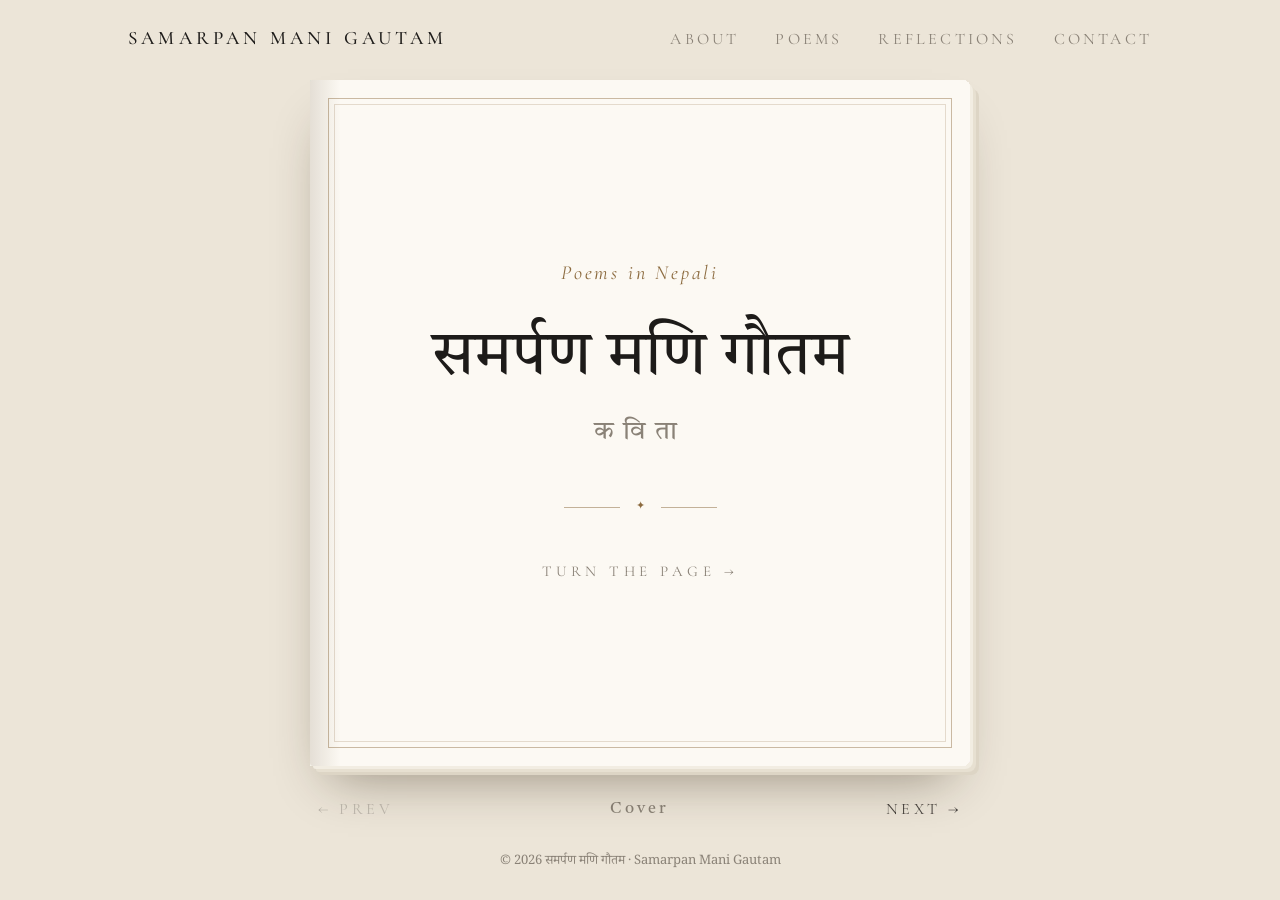
==== commit 0afe95a9: "Update index.html" ====
--- a/index.html
+++ b/index.html
@@ -19,6 +19,7 @@
       <a href="#about">About</a>
       <a href="#poems">Poems</a>
       <a href="#reflections">Reflections</a>
+      <a href="#contact">Contact</a>
     </nav>
   </div>
 </header>
@@ -162,7 +163,7 @@
       <p class="poem-byline">Udasinta · Melancholy / Apathy</p>
     </div>
     <div class="poem-body">
-      <p class="reveal">Black spreads everywhere. The speaker is dissolving “right here.” The only companion is the night, and even dawn feels like sadness. He walks with no destination, meets thousands, sees thousands, and still ends up alone. He seeks solitude but also someone’s warm embrace, and wants to tell someone but feels bound. He is afraid of light, a “living corpse,” and the world has become his chihan, his mere trace. His body is tired, ruled by uncontrolled sleep. He has been defeated by himself, and he lives in the shadow of his own death.</p>
+      <p class="reveal">Darkness spreads everywhere. The speaker is dissolving “right here.” The only companion is the night, and even dawn feels like sadness. He walks with no destination, meets thousands, sees thousands, and still ends up alone. He seeks solitude but also someone’s warm embrace, and wants to tell someone but feels bound. He is afraid of light, a “living corpse,” and the world has become his chihan, his graveyard. His body is tired, ruled by uncontrolled sleep. He has been defeated by himself, and he lives in the shadow of his own death.</p>
       <p class="reveal philosophy"><span class="label">The philosophy</span>This is the heart of the collection. Notice the contradiction: he seeks solitude and an embrace, and fears light and longs for it. Depression is rarely a clean wish; it is two opposing wishes frozen together. The most chilling line is that the world has become his imprint: he is no longer a person in the world, but a mark left behind by a person.</p>
     </div>
   </article>
@@ -228,6 +229,24 @@
     </div>
     <div class="poem-end" aria-hidden="true">✦ ✦ ✦</div>
   </article>
+
+  <!-- ============ CONTACT ============ -->
+  <section class="section contact" id="contact">
+    <div class="section-inner">
+      <div class="section-head">
+        <p class="eyebrow">Get in touch</p>
+        <h2 class="section-title">सम्पर्क</h2>
+      </div>
+
+      <ul class="contact-list">
+        <li><a href="mailto:samuel.gautam12@gmail.com"><span class="clabel">Email</span><span class="cvalue">samuel.gautam12@gmail.com</span></a></li>
+        <li><a href="https://www.linkedin.com/in/samarpan-mani-gautam-b59b322a7" target="_blank" rel="noopener noreferrer"><span class="clabel">LinkedIn</span><span class="cvalue">samarpan-mani-gautam</span></a></li>
+        <li><a href="https://www.instagram.com/samuel_samarpan/" target="_blank" rel="noopener noreferrer"><span class="clabel">Instagram</span><span class="cvalue">@samuel_samarpan</span></a></li>
+      </ul>
+
+      <div class="ornament contact-end" aria-hidden="true">✦</div>
+    </div>
+  </section>
 
   <!-- ============ PAGE TURNER (shown when JS builds the book) ============ -->
   <nav class="pager" aria-label="Turn pages">
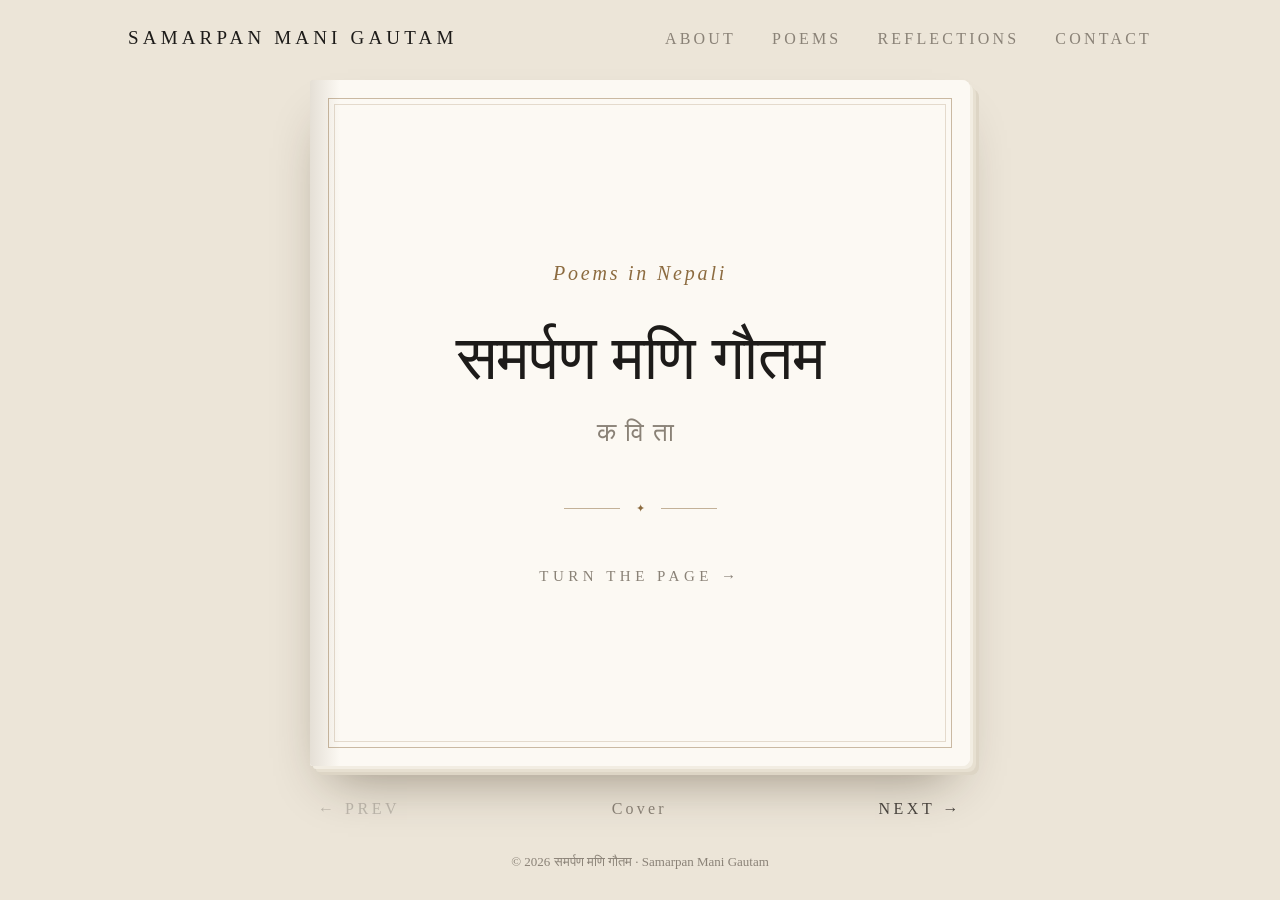
==== commit 51c655d7: "Add preload links for custom fonts in index.html" ====
--- a/index.html
+++ b/index.html
@@ -5,10 +5,10 @@
 <meta name="viewport" content="width=device-width, initial-scale=1.0">
 <title>समर्पण मणि गौतम — कविता</title>
 <meta name="description" content="Poems in Nepali by Samarpan Mani Gautam.">
-<link rel="preconnect" href="https://fonts.googleapis.com">
-<link rel="preconnect" href="https://fonts.gstatic.com" crossorigin>
-<link href="https://fonts.googleapis.com/css2?family=Tiro+Devanagari+Hindi&family=Cormorant+Garamond:ital,wght@0,500;1,400;1,500&family=Noto+Serif+Devanagari:wght@400;500&display=swap" rel="stylesheet">
-<link rel="stylesheet" href="css/style.css?v=2">
+<link rel="preload" href="fonts/noto-serif-devanagari-devanagari-400-normal.woff2" as="font" type="font/woff2" crossorigin>
+<link rel="preload" href="fonts/tiro-devanagari-hindi-devanagari-400-normal.woff2" as="font" type="font/woff2" crossorigin>
+<link rel="stylesheet" href="fonts/fonts.css?v=3">
+<link rel="stylesheet" href="css/style.css?v=3">
 </head>
 <body>
 
@@ -238,11 +238,17 @@
         <h2 class="section-title">सम्पर्क</h2>
       </div>
 
-      <ul class="contact-list">
-        <li><a href="mailto:samuel.gautam12@gmail.com"><span class="clabel">Email</span><span class="cvalue">samuel.gautam12@gmail.com</span></a></li>
-        <li><a href="https://www.linkedin.com/in/samarpan-mani-gautam-b59b322a7" target="_blank" rel="noopener noreferrer"><span class="clabel">LinkedIn</span><span class="cvalue">samarpan-mani-gautam</span></a></li>
-        <li><a href="https://www.instagram.com/samuel_samarpan/" target="_blank" rel="noopener noreferrer"><span class="clabel">Instagram</span><span class="cvalue">@samuel_samarpan</span></a></li>
-      </ul>
+      <div class="contact-icons">
+        <a class="icon-link" href="mailto:samuel.gautam12@gmail.com" aria-label="Email" title="Email">
+          <svg viewBox="0 0 24 24" fill="none" stroke="currentColor" stroke-width="1.3" stroke-linecap="round" stroke-linejoin="round" aria-hidden="true"><rect x="3" y="5" width="18" height="14" rx="2"/><path d="M3.5 7.2l8.5 6 8.5-6"/></svg>
+        </a>
+        <a class="icon-link" href="https://www.linkedin.com/in/samarpan-mani-gautam-b59b322a7" target="_blank" rel="noopener noreferrer" aria-label="LinkedIn" title="LinkedIn">
+          <svg viewBox="0 0 24 24" fill="none" stroke="currentColor" stroke-width="1.3" stroke-linecap="round" stroke-linejoin="round" aria-hidden="true"><rect x="3" y="3" width="18" height="18" rx="3"/><path d="M8 10.5V16M8 7.9v.01M11.5 16v-5.5M11.5 12.8a2.1 2.1 0 014.2 0V16"/></svg>
+        </a>
+        <a class="icon-link" href="https://www.instagram.com/samuel_samarpan/" target="_blank" rel="noopener noreferrer" aria-label="Instagram" title="Instagram">
+          <svg viewBox="0 0 24 24" fill="none" stroke="currentColor" stroke-width="1.3" stroke-linecap="round" stroke-linejoin="round" aria-hidden="true"><rect x="3" y="3" width="18" height="18" rx="5"/><circle cx="12" cy="12" r="4"/><circle cx="17.3" cy="6.7" r=".5" fill="currentColor"/></svg>
+        </a>
+      </div>
 
       <div class="ornament contact-end" aria-hidden="true">✦</div>
     </div>
@@ -264,6 +270,6 @@
   </div>
 </footer>
 
-<script src="js/book.js?v=2"></script>
+<script src="js/book.js?v=3"></script>
 </body>
 </html>
--- a/css/style.css
+++ b/css/style.css
@@ -1,3 +1,8 @@
+/* =========================================================
+   Samarpan — poetry site
+   A small book. Ivory leaves, deep ink, one thread of bronze.
+   Refined serif Devanagari. Pages turn one at a time.
+   ========================================================= */
 :root{
   --paper:      #FAF7F1;
   --paper-2:    #F3EEE4;
@@ -181,7 +186,7 @@
 .pager{ display:none; }
 
 /* =========================================================
-   BOOK MODE — built by script.js. Each leaf is one page;
+   BOOK MODE — built by book.js. Each leaf is one page;
    turning a page flips it around the spine on the left.
    ========================================================= */
 .js body{ background:var(--desk); }
@@ -217,7 +222,6 @@
   transform-origin:left center;
   transition:transform 1.1s cubic-bezier(.6,.05,.2,1);
   border-radius:3px 8px 8px 3px;
-  will-change:transform;
 }
 .js .leaf.is-flipped{ transform:rotateY(-180deg); }
 .js .book.no-anim .leaf,
@@ -336,6 +340,23 @@
 .js .reflection .poem-body p + p{ margin-top:22px; }
 .js .reflection .poem-body p.philosophy{ margin-top:28px; }
 .js .reflection .label{ font-size:.92em; }
+
+/* contact page */
+.contact-icons{
+  display:flex; justify-content:center; gap:26px;
+  padding:18px 0 6px;
+}
+.icon-link{
+  display:grid; place-items:center;
+  width:66px; height:66px; border-radius:50%;
+  border:1px solid var(--line);
+  color:var(--ink-soft);
+  transition:color .3s ease, border-color .3s ease, transform .3s ease;
+}
+.icon-link svg{ width:26px; height:26px; }
+.icon-link:hover,
+.icon-link:focus-visible{ color:var(--accent); border-color:var(--accent); transform:translateY(-3px); }
+.contact-end{ margin-top:52px; }
 
 /* the extra row on the contents page */
 .poem-index .extra a{ font-family:var(--font-latin); font-style:italic; letter-spacing:.08em; }
@@ -380,6 +401,33 @@
   .js .pager{ padding-top:14px; }
 }
 
+/* ---------- Phones: lighter and faster ---------- */
+@media (max-width: 760px){
+  /* show text immediately, no staggered reveal */
+  .js .reveal{ opacity:1; transform:none; }
+  .js .leaf.is-seen .reveal{ animation:none; }
+  /* lighter nav */
+  .nav{ backdrop-filter:none; -webkit-backdrop-filter:none; }
+  /* shorter flip (DUR in book.js is set to match) */
+  .js .leaf{ transition-duration:.6s; }
+  .js .face.front::after{ transition-duration:.6s; }
+}
+
+/* ---------- Lite mode (Android / weaker devices): no 3D, simple fade ---------- */
+html.lite .book{ perspective:none; }
+html.lite .leaf{
+  transform:none !important;
+  transform-style:flat;
+  transition:opacity .3s ease;
+}
+html.lite .leaf.is-flipped{ opacity:0; }
+html.lite .face.back{ display:none; }
+html.lite .face.front::after{ display:none; }
+html.lite .face{ backface-visibility:visible; -webkit-backface-visibility:visible; }
+html.lite .nav{ backdrop-filter:none; -webkit-backdrop-filter:none; }
+html.lite .reveal{ opacity:1 !important; transform:none !important; }
+html.lite .leaf.is-seen .reveal{ animation:none !important; }
+
 @media (prefers-reduced-motion: reduce){
   *{ animation:none !important; transition:none !important; scroll-behavior:auto !important; }
   .js .reveal{ opacity:1 !important; transform:none !important; }
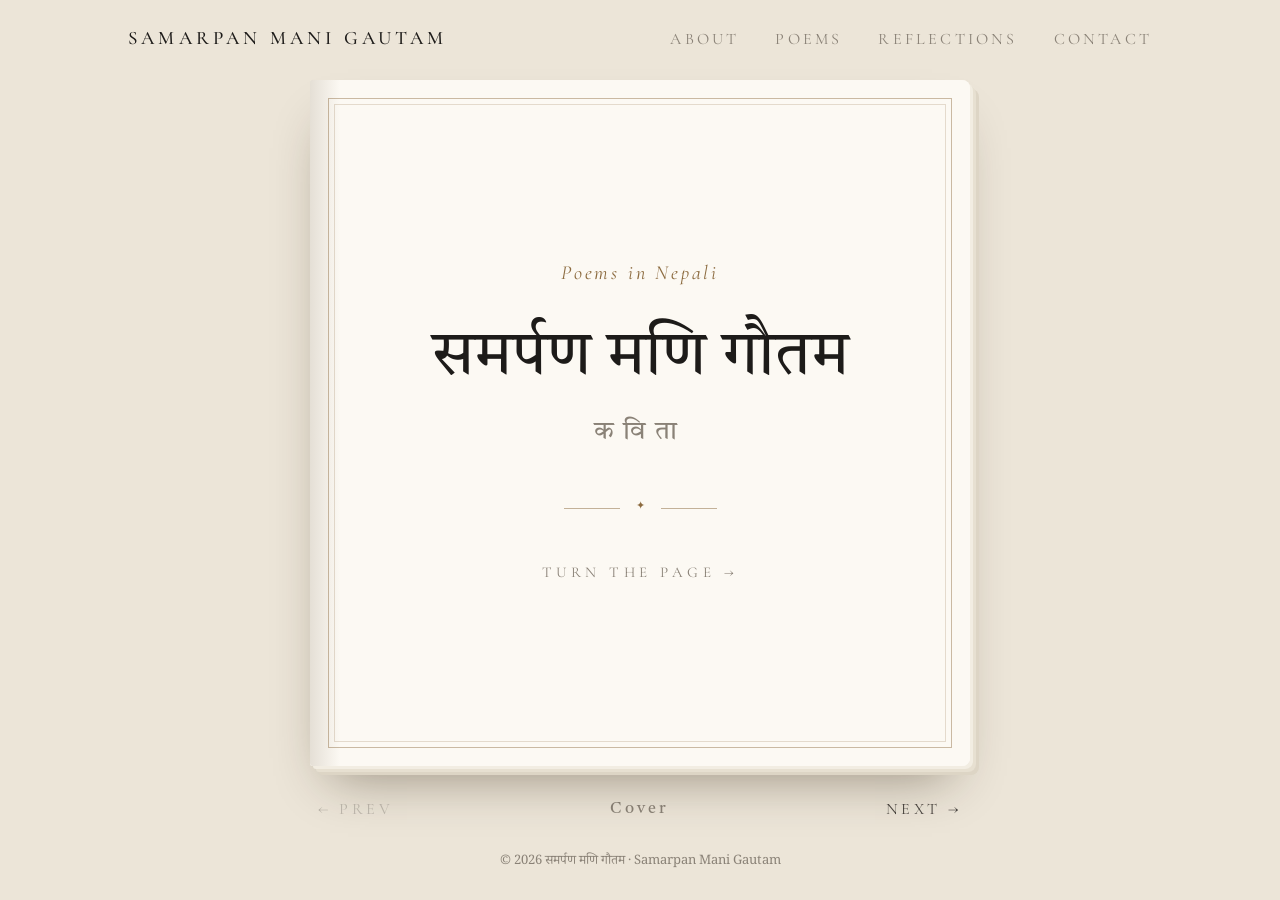
==== commit 11db1bc5: "Update index.html" ====
--- a/index.html
+++ b/index.html
@@ -5,10 +5,10 @@
 <meta name="viewport" content="width=device-width, initial-scale=1.0">
 <title>समर्पण मणि गौतम — कविता</title>
 <meta name="description" content="Poems in Nepali by Samarpan Mani Gautam.">
-<link rel="preload" href="fonts/noto-serif-devanagari-devanagari-400-normal.woff2" as="font" type="font/woff2" crossorigin>
-<link rel="preload" href="fonts/tiro-devanagari-hindi-devanagari-400-normal.woff2" as="font" type="font/woff2" crossorigin>
-<link rel="stylesheet" href="fonts/fonts.css?v=3">
-<link rel="stylesheet" href="css/style.css?v=3">
+<link rel="preconnect" href="https://fonts.googleapis.com">
+<link rel="preconnect" href="https://fonts.gstatic.com" crossorigin>
+<link href="https://fonts.googleapis.com/css2?family=Tiro+Devanagari+Hindi&family=Cormorant+Garamond:ital,wght@0,500;1,400;1,500&family=Noto+Serif+Devanagari:wght@400;500&display=swap" rel="stylesheet">
+<link rel="stylesheet" href="css/style.css?v=2">
 </head>
 <body>
 
@@ -270,6 +270,6 @@
   </div>
 </footer>
 
-<script src="js/book.js?v=3"></script>
+<script src="js/book.js?v=2"></script>
 </body>
 </html>
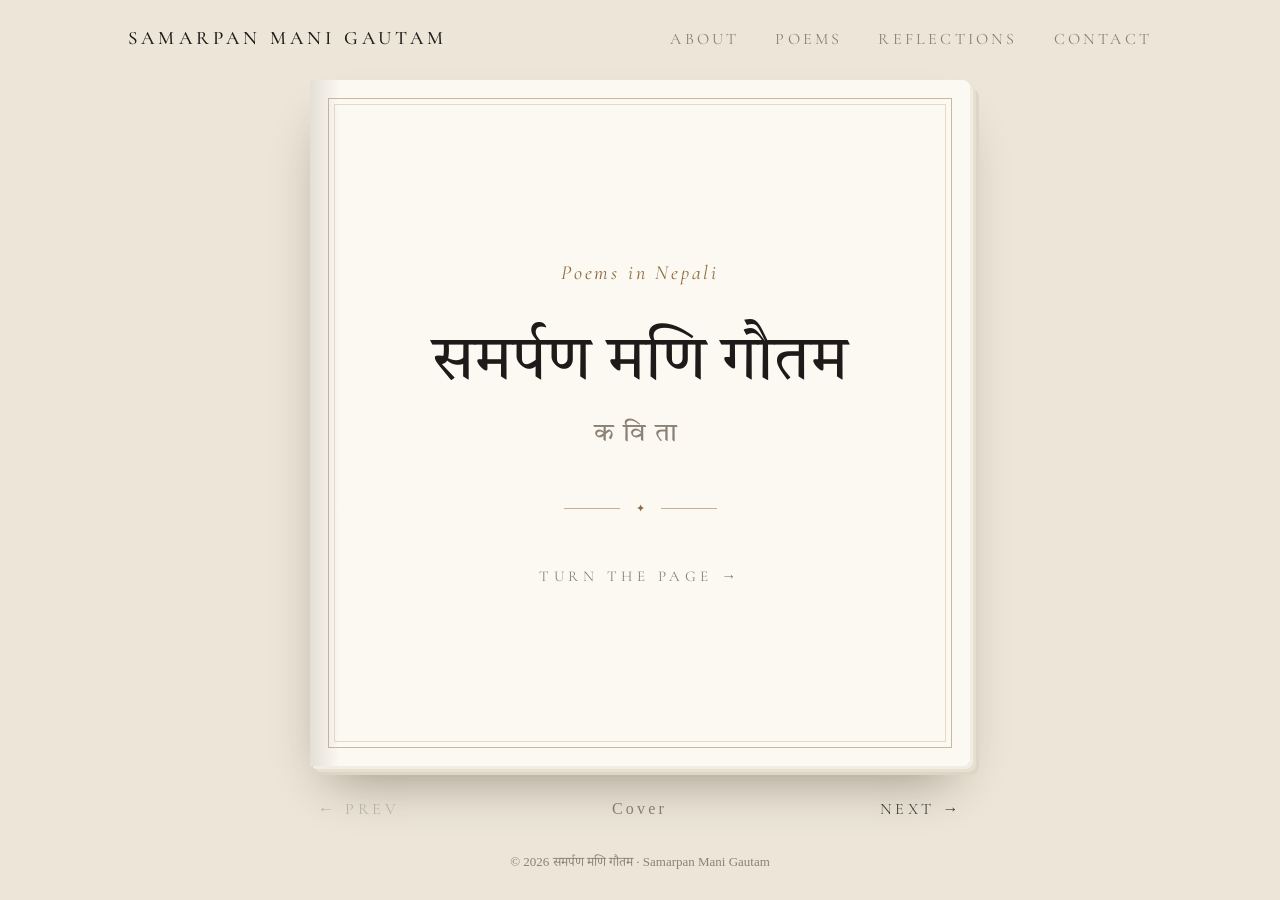
==== commit 1a0062fb: "Update index.html" ====
--- a/index.html
+++ b/index.html
@@ -5,10 +5,10 @@
 <meta name="viewport" content="width=device-width, initial-scale=1.0">
 <title>समर्पण मणि गौतम — कविता</title>
 <meta name="description" content="Poems in Nepali by Samarpan Mani Gautam.">
-<link rel="preconnect" href="https://fonts.googleapis.com">
-<link rel="preconnect" href="https://fonts.gstatic.com" crossorigin>
-<link href="https://fonts.googleapis.com/css2?family=Tiro+Devanagari+Hindi&family=Cormorant+Garamond:ital,wght@0,500;1,400;1,500&family=Noto+Serif+Devanagari:wght@400;500&display=swap" rel="stylesheet">
-<link rel="stylesheet" href="css/style.css?v=2">
+<link rel="preload" href="fonts/noto-serif-devanagari-devanagari-400-normal.woff2" as="font" type="font/woff2" crossorigin>
+<link rel="preload" href="fonts/tiro-devanagari-hindi-devanagari-400-normal.woff2" as="font" type="font/woff2" crossorigin>
+<link rel="stylesheet" href="fonts/fonts.css?v=3">
+<link rel="stylesheet" href="css/style.css?v=3">
 </head>
 <body>
 
@@ -270,6 +270,6 @@
   </div>
 </footer>
 
-<script src="js/book.js?v=2"></script>
+<script src="js/book.js?v=3"></script>
 </body>
 </html>
--- a/fonts/fonts.css
+++ b/fonts/fonts.css
@@ -0,0 +1,27 @@
+/* Self-hosted fonts: served from your own site, so no extra round trip to Google */
+@font-face{
+  font-family:'Noto Serif Devanagari'; font-style:normal; font-weight:400; font-display:swap;
+  src:url('noto-serif-devanagari-devanagari-400-normal.woff2') format('woff2');
+  unicode-range:U+0900-097F,U+1CD0-1CF9,U+200C-200D,U+20A8,U+20B9,U+25CC,U+A830-A839,U+A8E0-A8FF;
+}
+@font-face{
+  font-family:'Tiro Devanagari Hindi'; font-style:normal; font-weight:400; font-display:swap;
+  src:url('tiro-devanagari-hindi-devanagari-400-normal.woff2') format('woff2');
+  unicode-range:U+0900-097F,U+1CD0-1CF9,U+200C-200D,U+20A8,U+20B9,U+25CC,U+A830-A839,U+A8E0-A8FF;
+}
+@font-face{
+  font-family:'Cormorant Garamond'; font-style:normal; font-weight:400; font-display:swap;
+  src:url('cormorant-garamond-latin-400-normal.woff2') format('woff2');
+}
+@font-face{
+  font-family:'Cormorant Garamond'; font-style:normal; font-weight:500; font-display:swap;
+  src:url('cormorant-garamond-latin-500-normal.woff2') format('woff2');
+}
+@font-face{
+  font-family:'Cormorant Garamond'; font-style:italic; font-weight:400; font-display:swap;
+  src:url('cormorant-garamond-latin-400-italic.woff2') format('woff2');
+}
+@font-face{
+  font-family:'Cormorant Garamond'; font-style:italic; font-weight:500; font-display:swap;
+  src:url('cormorant-garamond-latin-500-italic.woff2') format('woff2');
+}
